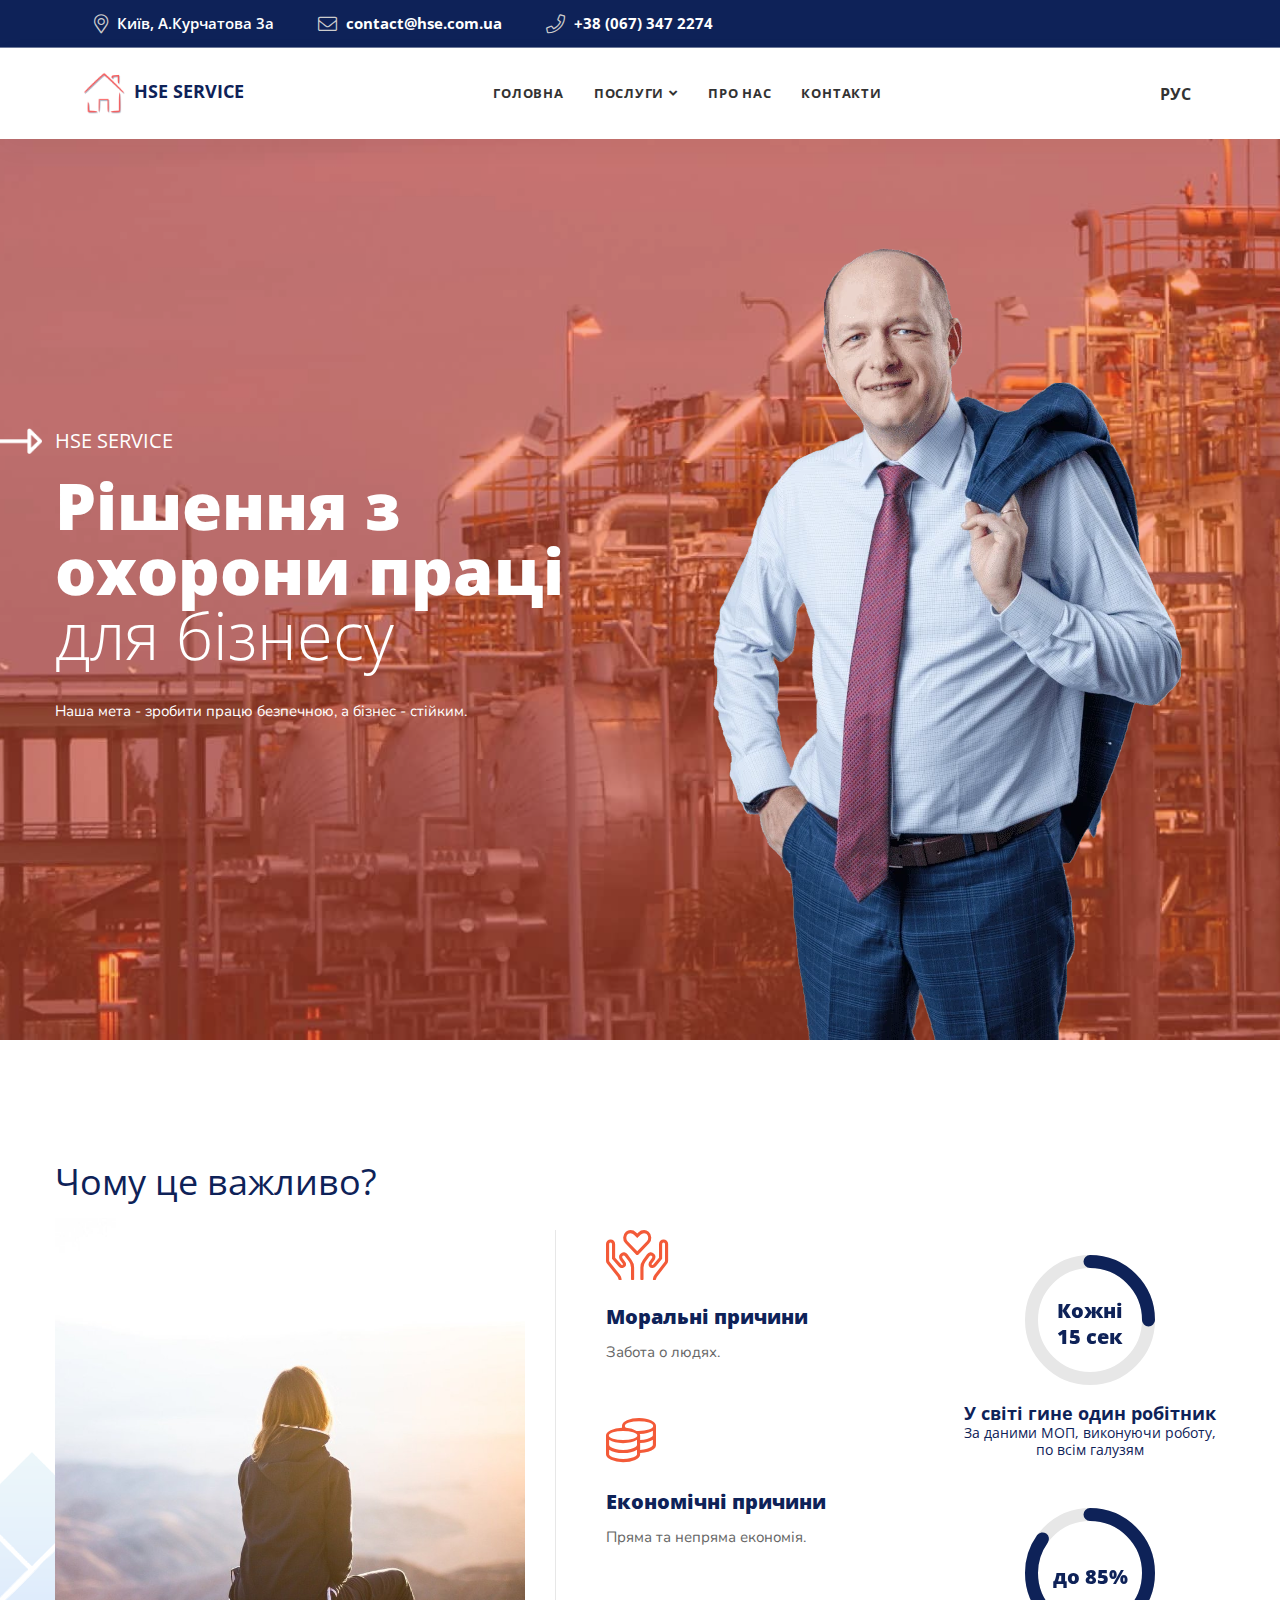
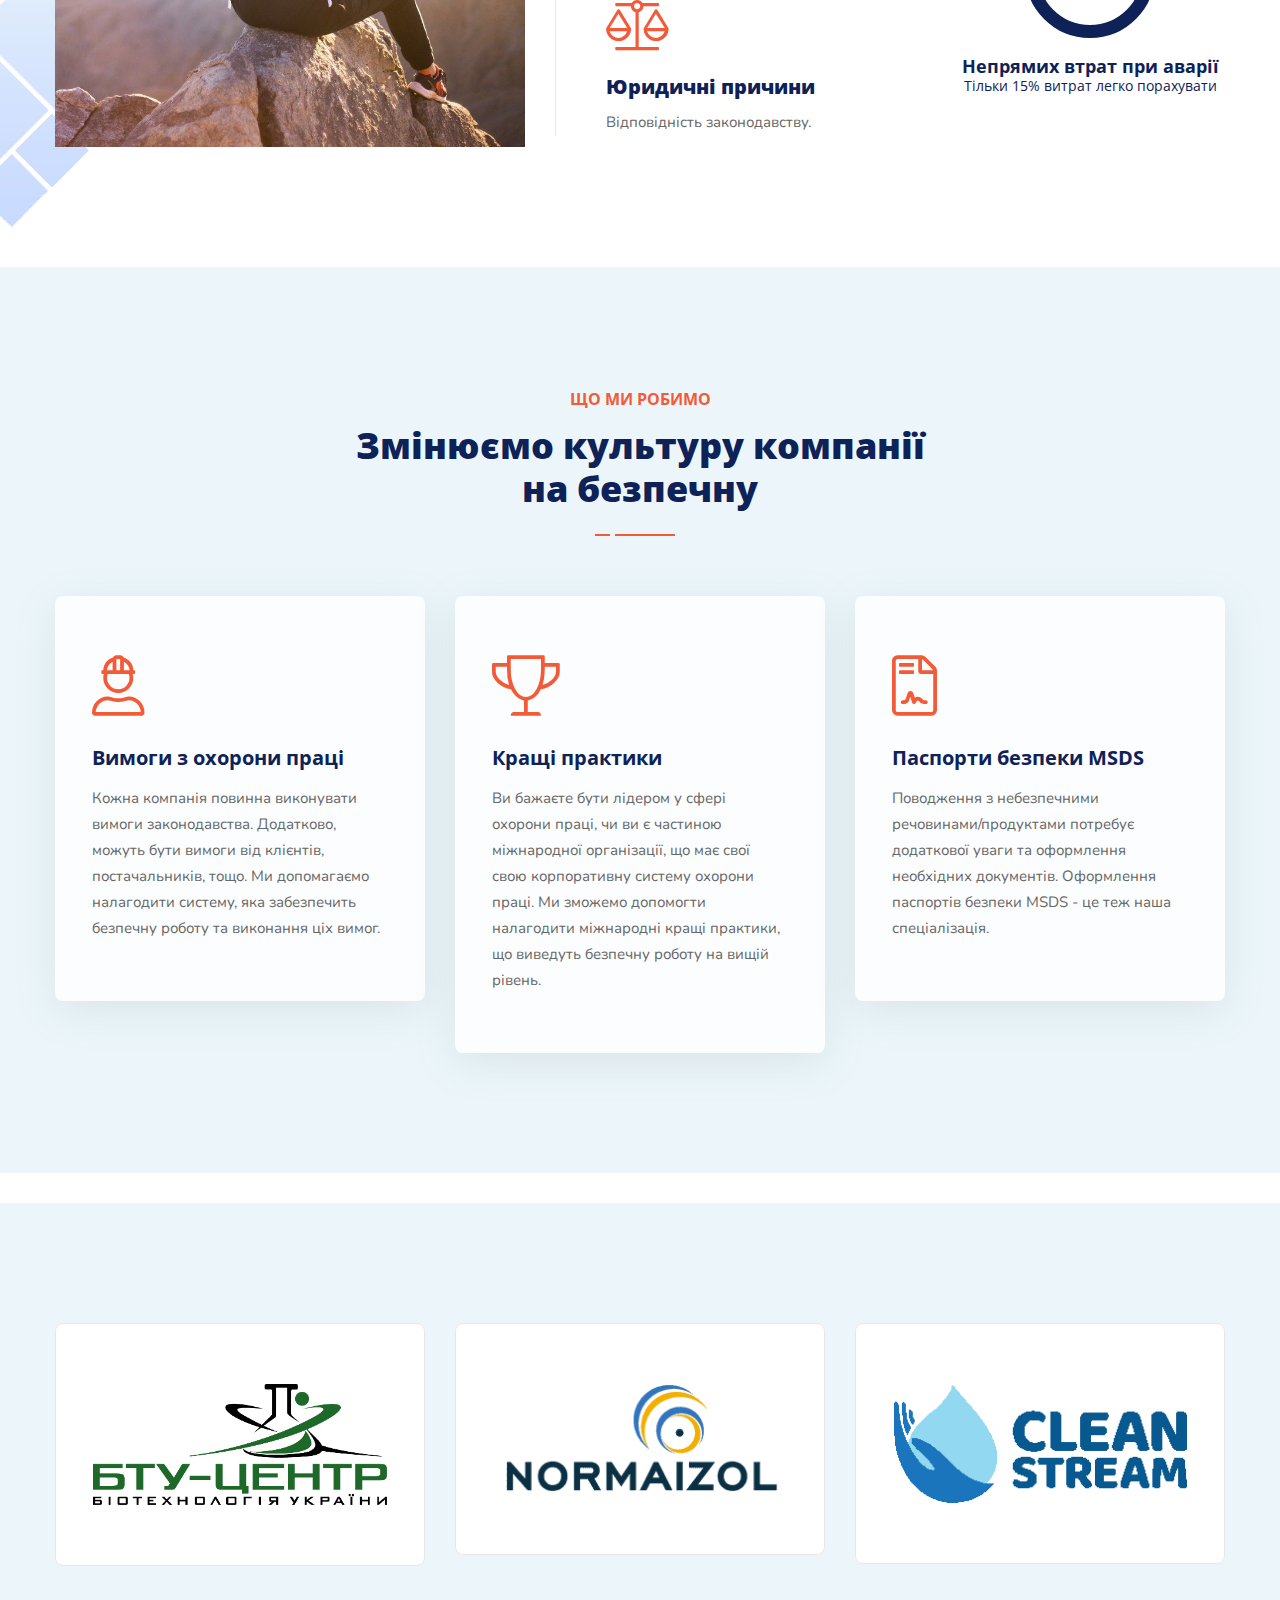
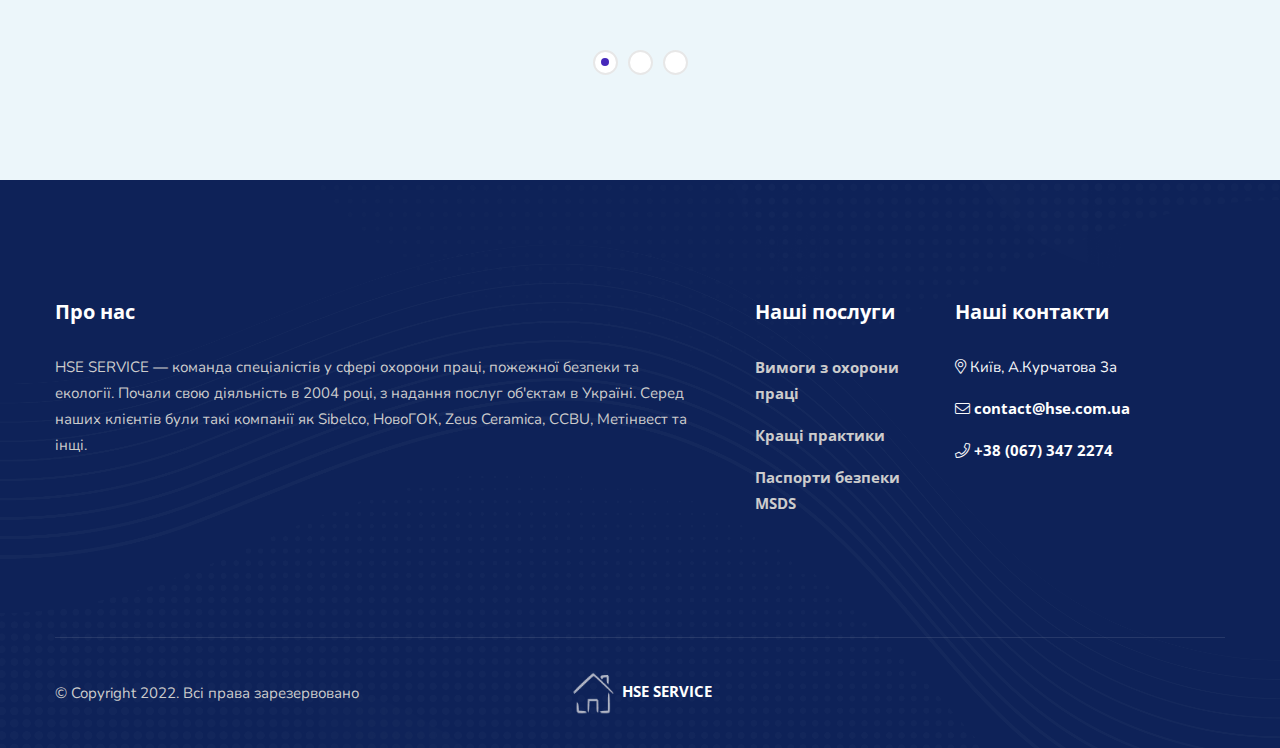
==== index.html @ 728a085c "Initial commit" ====
<!DOCTYPE html>
<html lang="uk">

<head>
    <!-- ========== Meta Tags ========== -->
    <meta charset="utf-8">
    <meta http-equiv="X-UA-Compatible" content="IE=edge">
    <meta name="viewport" content="width=device-width, initial-scale=1">
    <meta name="description" content="HSE SERVICE">

    <!-- ========== Page Title ========== -->
    <title>HSE SERVICE</title>

    <!-- ========== Favicon Icon ========== -->
    <link rel="shortcut icon" href="img/HSEService_logo.png" type="image/x-icon">

    <!-- ========== Start Stylesheet ========== -->
    <link href="css/bootstrap.min.css" rel="stylesheet" />
    <link href="css/font-awesome.min.css" rel="stylesheet" />
    <link href="css/owl.carousel.min.css" rel="stylesheet" />
    <link href="css/owl.theme.default.min.css" rel="stylesheet" />
    <link href="css/animate.css" rel="stylesheet" />
    <link href="css/bootsnav.css" rel="stylesheet" />
    <link href="style.css" rel="stylesheet">
    <link href="css/responsive.css" rel="stylesheet" />

<!--    <link rel="preload" href="style.css" as="style" onload="this.onload=null;this.rel='stylesheet'">-->
<!--    <noscript><link rel="stylesheet" href="style.css"></noscript>-->




    <!-- ========== End Stylesheet ========== -->







</head>

<body>

    <!-- Preloader Start -->
    <div id="site-preloader" class="site-preloader">
        <div class="loader-wrap">
            <div class="ring">
                <span></span>
            </div>
            <h2>HSE SERVICE</h2>
        </div>
    </div>
    <!-- Preloader Ends -->

    <!-- Start Header Top
    ============================================= -->
    <div class="top-bar-area bg-dark text-light">
        <div class="container-full">
            <div class="row align-center">
                <div class="col-lg-7 info-colums text-left">
                    <ul>
                        <li>
                            <i class="fal fa-map-marker-alt"></i>
                            Київ, А.Курчатова 3а
                        </li>
                        <li>
                            <i class="fal fa-envelope"></i>
                            <a href="mailto:contact@hse.com.ua">contact@hse.com.ua</a>
                        </li>
                        <li>
                            <i class="fal fa-phone"></i>
                            <a href="tel:380673472274"> +38 (067) 347 2274</a>
                        </li>
                    </ul>
                </div>
                <div class="col-lg-5 text-right item-flex">
                </div>
            </div>
        </div>
    </div>
    <!-- End Header Top -->

    <!-- Header
    ============================================= -->
    <header id="home">

        <!-- Start Navigation -->
        <nav class="navbar navbar-default navbar-sticky bootsnav">

            <div class="container-full">

                <!-- Start Atribute Navigation -->
                <div class="attr-nav">
                    <ul>
                        <li ><a href="index_ru.html">РУС</a></li>
                    </ul>
                </div>
                <!-- End Atribute Navigation -->

                <!-- Start Header Navigation -->
                <div class="navbar-header">
                    <button type="button" class="navbar-toggle" data-toggle="collapse" data-target="#navbar-menu">
                        <i class="fa fa-bars"></i>
                    </button>
                    <a class="navbar-brand" href="index.html">
                        <img src="img/HSEService_logo.png" class="logo" alt="Logo"> HSE SERVICE
                    </a>
                </div>
                <!-- End Header Navigation -->

                <!-- Collect the nav links, forms, and other content for toggling -->
                <div class="collapse navbar-collapse" id="navbar-menu">
                    <ul class="nav navbar-nav navbar-center" data-in="fadeInDown" data-out="fadeOutUp">
                        <li><a href="index.html" >Головна</a></li>
                        <li class="dropdown">
                            <a href="#" class="dropdown-toggle" data-toggle="dropdown" >Послуги</a>
                            <ul class="dropdown-menu">
                                <li><a href="requirements.html" >Вимоги з охорони праці</a></li>
                                <li><a href="practices.html" >Кращі практики</a></li>
                                <li><a href="msds.html" >Паспорти безпеки MSDS</a></li>
                            </ul>
                        </li>
                        <li><a href="about-us.html" >Про нас</a></li>
                        <li><a href="contact.html">Контакти</a></li>
                    </ul>
                </div><!-- /.navbar-collapse -->
            </div>
        </nav>
        <!-- End Navigation -->

    </header>
    <!-- End Header -->

    <!-- Start Banner
    ============================================= -->
    <div class="banner-area auto-height text-light banner-business bg-cover shadow theme" style="background: url(img/background.jpg);">
        <div class="item">
            <div class="box-table">
                <div class="box-cell">
                    <div class="container">
                        <div class="banner-items">
                            <div class="row align-center">
                                <div class="col-lg-6">
                                    <div class="content">
                                        <h4 class="wow fadeInLeft">HSE SERVICE</h4>
                                        <h2 class="wow fadeInDown" data-wow-delay="500ms"><strong>Рішення з охорони праці</strong> для бізнесу</h2>
                                        <p class="wow fadeInLeft" data-wow-delay="900ms">
                                            Наша мета - зробити працю безпечною, а бізнес - стійким.
                                        </p>

                                    </div>
                                </div>
                                <div class="col-lg-6 thumbs wow fadeInDown">
                                    <img src="img/az.webp" alt="Thumb">
                                </div>
                            </div>
                        </div>
                    </div>
                </div>
            </div>
        </div>
    </div>
    <!-- End Banner -->

    <!-- Start About
    ============================================= -->
    <div class="about-area default-padding">
         <!-- Shape -->
        <div class="fixed-bottom-shape" style="background-image: url(img/shape/19.png);"></div>
        <!-- Shape -->
        <div class="container">
            <h2>Чому це важливо?</h2>
            <div class="about-items">

                <div class="row align-center">
                    <div class="col-lg-5 about-style-four">
                        <div class="thumb-box">
                            <img src="img/important.jpg" alt="Thumb">
                            <div class="shape">
                                <img src="img/shape/6.png" alt="Shape">
                            </div>
                        </div>
                    </div>

                    <div class="col-lg-4 about-style-four">

                        <ul>
                            <li>
                                <i class="fal fa-hands-heart"></i>
                                <h4>Моральні причини</h4>
                                <p>
                                    Забота о людях.
                                </p>
                            </li>
                            <li>
                                <i class="fal fa-coins"></i>
                                <h4>Економічні причини</h4>
                                <p>
                                    Пряма та непряма економія.
                                </p>
                            </li>
                            <li>
                                <i class="fal fa-balance-scale"></i>
                                <h4>Юридичні причини</h4>
                                <p>
                                    Відповідність законодавству.
                                </p>
                            </li>
                        </ul>
                    </div>
                    <div class="col-lg-3 about-style-four">
                        <div class="statistics text-center">
                            <div class="item">
                                <div class="chart" data-percent="25" data-track-color="#e7e7e7" data-bar-color="#0e2258"><span>Кожні<br> 15 сек</span></div>
                                <h5>У світі гине один робітник</h5>
                                <h6>За даними МОП, виконуючи роботу, по всім галузям </h6>
                            </div>
                            <div class="item">
                                <div class="chart" data-percent="85" data-track-color="#e7e7e7" data-bar-color="#0e2258"><span> до 85%</span></div>
                                <h5>Непрямих втрат при аварії</h5>
                                <h6>Тільки 15% витрат легко порахувати</h6>
                            </div>
                        </div>
                    </div>

                </div>
            </div>
        </div>
    </div>
    <!-- End About -->

    <!-- Start Services Area
    ============================================= -->
    <div class=" bg-fixed services-style-four default-padding bottom-less bg-gray" style="background-image: url(img/background_white.jpg);">
        <div class="container">
            <div class="row">
                <div class="col-lg-6 offset-lg-3">
                    <div class="heading-center text-center">
                        <h5>Що ми робимо</h5>
                        <h2>Змінюємо культуру компанії <br> на безпечну</h2>
                    </div>
                </div>
            </div>
        </div>
        <div class="container">
            <div class="row">
                <!-- Single Itme -->
                <div class="services-style-four col-lg-4 col-md-6">
                    <div class="item">
                        <i class="fal fa-user-hard-hat"></i>
                        <h4><a href="requirements.html">Вимоги з охорони праці</a></h4>
                        <p>
                             Кожна компанія повинна виконувати вимоги законодавства. Додатково, можуть бути вимоги від клієнтів, постачальників, тощо.
                            Ми допомагаємо налагодити систему, яка забезпечить безпечну роботу та виконання ціх вимог.
                        </p>
                    </div>
                </div>
                <!-- Single Itme -->
                <!-- Single Itme -->
                <div class="services-style-four col-lg-4 col-md-6">
                    <div class="item">
                        <i class="fal fa-trophy"></i>
                        <h4><a href="practices.html">Кращі практики</a></h4>
                        <p>
                            Ви бажаєте бути лідером у сфері охорони праці, чи ви є частиною міжнародної організації, що має свої свою корпоративну систему охорони праці.
                            Ми зможемо допомогти налагодити міжнародні кращі практики, що виведуть безпечну роботу на вищій рівень.
                        </p>
                    </div>
                </div>
                <!-- Single Itme -->
                <!-- Single Itme -->
                <div class="services-style-four col-lg-4 col-md-6">
                    <div class="item">
                        <i class="fal fa-file-contract"></i>
                        <h4><a href="msds.html">Паспорти безпеки MSDS</a></h4>
                        <p>
                            Поводження з небезпечними речовинами/продуктами потребує додаткової уваги та оформлення необхідних документів.
                            Оформлення паспортів безпеки MSDS - це теж наша спеціалізація.
                        </p>
                    </div>
                </div>
            </div>
        </div>
    </div>
    <!-- End Services us -->

    <!-- Star Services
    ============================================= -->
    <div class="services-content-area text-center carousel-shadow bg-gray default-padding">
        <div class="container">
            <div class="services-content-box services-stage-carousel owl-carousel owl-theme">
                <!-- Signle item -->
                <div class="item">
                    <div class="icon">
                        <img src="img/btu-center_logo-min.png">
                    </div>
                </div>
                <div class="item">
                    <div class="icon">
                        <img src="img/normaizol-logo.png">
                    </div>
                </div>
                <div class="item">
                    <div class="icon">
                        <img src="img/logo_clean_stream.png">
                    </div>
                </div>
                <div class="item">
                    <div style="height: 150px; width: 150px; margin-left: auto;  margin-right: auto;  display: block;" class="icon">
                        <img  src="img/kzmo-logo.png">
                    </div>
                </div>
                <div  class="item">
                    <div style="height: 150px; width: 150px; margin-left: auto;  margin-right: auto;  display: block;" class="icon">
                        <img  src="img/ekomet-plyus-logo.jpg">
                    </div>
                </div>
                <div  class="item">
                    <div  class="icon">
                        <img  src="img/tera-tarsa.png">
                    </div>
                </div>
                <div  class="item">
                    <div  class="icon">
                        <img  src="img/dzbm-logo.png">
                    </div>
                </div>
                <div  class="item">
                    <div  class="icon">
                        <img  src="img/ubc_logo.png">
                    </div>
                </div>
            </div>
        </div>
    </div>
    <!-- End Services -->

   <!-- Star Footer
    ============================================= -->
    <footer class="bg-dark text-light">
        <div class="container">
            <div class="f-items default-padding">
                <div class="row">
                    <div class="col-lg-7 col-md-6 item">
                        <div class="f-item about">
                            <h4 class="widget-title">Про нас</h4>
                            <p>
                                HSE SERVICE — команда спеціалістів у сфері охорони праці, пожежної безпеки та екології.
                                Почали свою діяльність в 2004 році, з надання послуг об'єктам в Україні.
                                Серед наших клієнтів були такі компанії як Sibelco, НовоГОК, Zeus Ceramica, CCBU, Метінвест та інщі.
                            </p>
                        </div>
                    </div>
                    <div class="col-lg-2 col-md-6 item">
                        <div class="f-item link">
                            <h4 class="widget-title">Наші послуги</h4>
                            <ul>
                                <li>
                                    <a href="requirements.html">Вимоги з охорони праці</a>
                                </li>
                                <li>
                                    <a href="practices.html">Кращі практики</a>
                                </li>
                                <li>
                                    <a href="msds.html">Паспорти безпеки MSDS</a>
                                </li>
                            </ul>
                        </div>
                    </div>
                    <div class="col-lg-3 col-md-6 item">
                        <div class="f-item contact">
                            <h4 class="widget-title">Наші контакти</h4>
                            <div class="address">
                                <ul>
                                    <li>
                                        <i class="fal fa-map-marker-alt"></i>
                                         Київ, А.Курчатова 3а
                                    </li>
                                    <li>
                                        <i class="fal fa-envelope"></i>
                                        <a href="mailto:contact@hse.com.ua"> contact@hse.com.ua</a>
                                    </li>
                                    <li>
                                        <i class="fal fa-phone"></i>
                                        <a href="tel:380673472274"> +38 (067) 347 2274</a>
                                    </li>
                                </ul>
                            </div>
                        </div>
                    </div>
                </div>
            </div>
            <div class="footer-bottom">
                <div class="row align-center">
                    <div class="col-lg-4">
                        <p>&copy; Copyright 2022. Всі права зарезервовано</p>
                    </div>
                    <div class="col-lg-4 text-center logo">
                        <a href="#"><img src="img/HSEService_white_logo.png" alt="Logo"> HSE SERVICE</a>
                    </div>
                </div>
            </div>
        </div>
    </footer>
    <!-- End Footer-->

    <!-- jQuery Frameworks
    ============================================= -->
    <script src="js/jquery-3.6.0.min.js"></script>
    <script src="js/bootstrap.min.js"></script>
    <script src="js/jquery.appear.js"></script>
    <script src="js/jquery.magnific-popup.min.js"></script>
    <script src="js/owl.carousel.min.js"></script>
    <script src="js/wow.min.js"></script>
    <script src="js/imagesloaded.pkgd.min.js"></script>
    <script src="js/count-to.js"></script>
    <script src="js/YTPlayer.min.js"></script>
    <script src="js/bootsnav.js"></script>
    <script src="js/easy-pie-chart.js"></script>
    <script src="js/pie-chart-active.js"></script>
    <script src="js/main.js"></script>

</body>
</html>
---- css/bootsnav.css ----
/* Navbar Bootstrap */

@media (min-width: 768px) {
  .nav-box .container,
  .nav-box .container-lg,
  .nav-box .container-md,
  .nav-box .container-sm,
  .nav-box .container-xl {
    max-width: 720px;
    width: 720px;
  }
}

@media (min-width: 992px) {
  .nav-box .container,
  .nav-box .container-lg,
  .nav-box .container-md,
  .nav-box .container-sm,
  .nav-box .container-xl {
    max-width: 960px;
    width: 960px;
  }
}

@media (min-width: 1200px) {
  .nav-box .container,
  .nav-box .container-lg,
  .nav-box .container-md,
  .nav-box .container-sm,
  .nav-box .container-xl {
    max-width: 1140px;
    width: 1140px;
  }
}

.navbar .container,
.navbar .container-fluid,
.navbar .container-lg,
.navbar .container-md,
.navbar .container-sm,
.navbar .container-xl {
  display: block;
}

@media (min-width: 768px) {
  .navbar .navbar-right .dropdown-menu {
    right: 0;
    left: auto;
  }

  .navbar .navbar-right .dropdown-menu-left {
    right: auto;
    left: 0;
  }
}

.navbar {
  display: block;
  position: relative;
  min-height: 50px;
  margin-bottom: 20px;
  border: 1px solid transparent;
  padding: 0;
}

.navbar-nav .dropdown-menu {
  position: absolute;
  top: 100%;
  left: 0;
  z-index: 1000;
  display: none;
  float: left;
  min-width: 160px;
  padding: 5px 0;
  margin-top: 0;
  font-size: 14px;
  text-align: left;
  list-style: none;
  background-color: #fff;
  -webkit-background-clip: padding-box;
  background-clip: padding-box;
  border: 1px solid #ccc;
  border: 1px solid rgba(0, 0, 0, 0.15);
  border-radius: 4px;
  -webkit-box-shadow: 0 6px 12px rgba(0, 0, 0, 0.175);
  box-shadow: 0 6px 12px rgba(0, 0, 0, 0.175);
}

.navbar .navbar-collapse.collapse {
  display: block !important;
  height: auto !important;
  padding-bottom: 0;
  overflow: visible !important;
  flex: inherit;
}

.dropdown-toggle::after {
  display: inline;
  margin: 0;
  border: none;
  vertical-align: inherit;
}

.nav {
  padding-left: 0;
  margin-bottom: 0;
  list-style: none;
  display: block;
}

.nav > li {
  position: relative;
  display: block;
}

.nav > li > a {
  position: relative;
  display: block;
  padding: 10px 15px;
}

.nav > li > a:hover,
.nav > li > a:focus {
  text-decoration: none;
  background-color: #eee;
}

.nav > li.disabled > a {
  color: #777;
}

.nav > li.disabled > a:hover,
.nav > li.disabled > a:focus {
  color: #777;
  text-decoration: none;
  cursor: not-allowed;
  background-color: transparent;
}

.nav .open > a,
.nav .open > a:hover,
.nav .open > a:focus {
  background-color: #eee;
  border-color: #337ab7;
}

.nav .nav-divider {
  height: 1px;
  margin: 9px 0;
  overflow: hidden;
  background-color: #e5e5e5;
}

.nav > li > a > img {
  max-width: none;
}

.nav-tabs .dropdown-menu {
  margin-top: -1px;
  border-top-left-radius: 0;
  border-top-right-radius: 0;
}

.navbar {
  position: relative;
  min-height: 50px;
  margin-bottom: 20px;
  border: 1px solid transparent;
}

@media (min-width: 768px) {
  .navbar {
    border-radius: 4px;
  }
}

@media (min-width: 768px) {
  .navbar-header {
    float: left;
  }
}

.navbar-brand {
  float: left;
  height: 50px;
  padding: 15px 15px;
  font-size: 18px;
  line-height: 20px;
}

.navbar-brand:hover,
.navbar-brand:focus {
  text-decoration: none;
}

.navbar-brand > img {
  display: block;
}

@media (min-width: 768px) {
  .navbar > .container .navbar-brand,
  .navbar > .container-fluid .navbar-brand {
    margin-left: -15px;
  }
}

.navbar-toggle {
  position: relative;
  float: right;
  padding: 9px 10px;
  margin-top: 8px;
  margin-right: 15px;
  margin-bottom: 8px;
  background-color: transparent;
  background-image: none;
  border: 1px solid transparent;
  border-radius: 4px;
}

.navbar-toggle:focus {
  outline: 0;
}

.navbar-toggle .icon-bar {
  display: block;
  width: 22px;
  height: 2px;
  border-radius: 1px;
}

.navbar-toggle .icon-bar + .icon-bar {
  margin-top: 4px;
}

@media (min-width: 768px) {
  .navbar-toggle {
    display: none;
  }
}

.navbar-nav {
  margin: 7.5px -15px;
}

.navbar-nav > li > a {
  padding-top: 10px;
  padding-bottom: 10px;
  line-height: 20px;
}

@media (max-width: 767px) {
  .navbar-nav .open .dropdown-menu {
    position: static;
    float: none;
    width: auto;
    margin-top: 0;
    background-color: transparent;
    border: 0;
    -webkit-box-shadow: none;
    box-shadow: none;
  }

  .navbar-nav .open .dropdown-menu > li > a,
  .navbar-nav .open .dropdown-menu .dropdown-header {
    padding: 5px 15px 5px 25px;
  }

  .navbar-nav .open .dropdown-menu > li > a {
    line-height: 20px;
  }

  .navbar-nav .open .dropdown-menu > li > a:hover,
  .navbar-nav .open .dropdown-menu > li > a:focus {
    background-image: none;
  }
}

@media (min-width: 768px) {
  .navbar-nav {
    float: left;
    margin: 0;
  }

  .navbar-nav > li {
    float: left;
  }

  .navbar-nav > li > a {
    padding-top: 15px;
    padding-bottom: 15px;
  }
}

@media (min-width: 768px) {
  .navbar-left {
    float: left !important;
  }

  .navbar-right {
    float: right !important;
    margin-right: -15px;
  }

  .navbar-right ~ .navbar-right {
    margin-right: 0;
  }
}

.dropup .dropdown-menu,
.navbar-fixed-bottom .dropdown .dropdown-menu {
  top: auto;
  bottom: 100%;
  margin-bottom: 2px;
}

.nav:before,
.nav:after,
.navbar:before,
.navbar:after,
.navbar-header:before,
.navbar-header:after,
.navbar-collapse:before,
.navbar-collapse:after {
  display: table;
  content: " ";
}

.nav:after,
.navbar:after,
.navbar-header:after,
.navbar-collapse:after {
  clear: both;
}

/* * Navbar Main Css * v1.0 */
nav.bootsnav .dropdown.megamenu-fw {
  position: static;
}

nav.bootsnav .container {
  position: relative;
}

nav.bootsnav .megamenu-fw .dropdown-menu {
  left: auto;
}

nav.bootsnav .megamenu-content {
  padding: 15px;
  width: 100% !important;
}

nav.bootsnav .megamenu-content .title {
  color: #333333;
  font-weight: 600;
  margin-top: 0;
  text-transform: uppercase;
  margin-bottom: 10px;
  font-size: 14px;
}

nav.bootsnav .dropdown.megamenu-fw .dropdown-menu {
  left: 0;
  right: 0;
}

.navbar .side .widget > a {
  border-radius: 30px;
}

.navbar-collapse {
  padding: 0;
}

nav.navbar .quote-btn a {
  color: #0e2258;
  display: inline-block;
  font-size: 12px;
  font-weight: 600;
  border: 2px solid #f35a38;
  text-transform: uppercase;
  top: -2px;
  letter-spacing: 0.6px;
}

nav.navbar .quote-btn {
  margin-top: -4px;
}

/* Navbar Default */
nav.navbar .navbar-brand {
  height: auto !important;
}

nav.navbar.bootsnav.logo-less .navbar-brand {
  display: none;
}

nav.navbar.navbar-default.logo-less .navbar-collapse {
  margin-left: -15px;
}

.navbar-default.navbar.navbar-sidebar.bg-dark .social-share {
  padding: 0 30px;
}

nav.bootsnav.navbar-sidebar.bg-dark ul.nav li.dropdown ul.dropdown-menu li a,
nav.bootsnav.navbar-sidebar.bg-dark ul.nav li.dropdown a,
nav.bootsnav.navbar-sidebar.bg-dark ul.nav li.dropdown h6 {
  color: #cccccc;
}

.attr-nav ul.cart-list li.total a {
  background: #f35a38 none repeat scroll 0 0;
  display: block;
  font-weight: 600 !important;
  padding: 12px 15px;
  color: #ffffff !important;
}

.attr-nav ul.cart-list li.total a:hover {
  background: #f35a38 none repeat scroll 0 0 !important;
  color: #ffffff !important;
}

.attr-nav.circle-item > ul > li > a {
    padding: 0 !important;
    height: 40px;
    width: 40px;
    line-height: 40px;
    background: #f7f7f7;
    text-align: center;
    font-weight: 300;
    border-radius: 50%;
    margin-left: 15px;
}

.attr-nav.circle-item > ul > li > a i {
    font-weight: 400;
}

nav.navbar.bootsnav {
  background-color: #fff;
  border-radius: 0;
  border: none;
  box-shadow: 0 8px 25px 0 rgba(0, 0, 0, 0.04);
  -moz-box-shadow: 0 8px 25px 0 rgba(0, 0, 0, 0.04);
  -webkit-box-shadow: 0 8px 25px 0 rgba(0, 0, 0, 0.04);
  -o-box-shadow: 0 8px 25px 0 rgba(0, 0, 0, 0.04);
  margin: 0;
}

nav.bg-dark.navbar.bootsnav {
  background-color: #1c1c1c;
  border: medium none !important;
  margin: 0;
}

nav.navbar.bootsnav ul.nav > li > a {
  color: #333333;
  background-color: transparent !important;
  text-transform: uppercase;
  font-weight: 700;
  font-size: 14px;
}

nav.navbar.bootsnav.bg-dark ul.nav > li > a {
  color: #ffffff;
}

nav.navbar.bootsnav ul.nav li.megamenu-fw > a:hover,
nav.navbar.bootsnav ul.nav li.megamenu-fw > a:focus,
nav.navbar.bootsnav ul.nav li.active > a:hover,
nav.navbar.bootsnav ul.nav li.active > a:focus,
nav.navbar.bootsnav ul.nav li.active > a {
  background-color: transparent;
}

nav.navbar.bootsnav .navbar-toggle {
  background-color: transparent !important;
  border: none;
  padding: 0;
  font-size: 18px;
  position: relative;
  top: 15px;
  color: #232323;
}

nav.navbar.bootsnav ul.nav .dropdown-menu .dropdown-menu {
  top: 0;
  left: 100%;
}

nav.navbar.bootsnav ul.nav ul.dropdown-menu > li > a {
  white-space: normal;
}

ul.menu-col {
  padding: 0;
  margin: 0;
  list-style: none;
}

ul.menu-col li a {
  color: #333333;
}

ul.menu-col li a:hover,
ul.menu-col li a:focus {
  text-decoration: none;
}

#navbar-menu {
  -webkit-animation-duration: 0.3s;
  animation-duration: 0.3s;
}

nav.bootsnav.navbar-full {
  padding-bottom: 10px;
  padding-top: 10px;
}

nav.bootsnav.navbar-full .navbar-header {
  display: block;
  width: 100%;
}

nav.bootsnav.navbar-full .navbar-toggle {
  display: inline-block;
  margin-right: 0;
  position: relative;
  top: 20px;
  font-size: 24px;
  -webkit-transition: all 1s ease-in-out;
  -moz-transition: all 1s ease-in-out;
  -o-transition: all 1s ease-in-out;
  -ms-transition: all 1s ease-in-out;
  transition: all 1s ease-in-out;
}

nav.bootsnav.navbar-full .navbar-collapse {
  position: fixed;
  width: 100%;
  height: 100% !important;
  top: 0;
  left: 0;
  padding: 0;
  display: none !important;
  z-index: 9;
}

nav.bootsnav.navbar-full .navbar-collapse.in,
nav.bootsnav.navbar-full .navbar-collapse.show {
  display: block !important;
}

nav.bootsnav.navbar-full .navbar-collapse .nav-full {
  overflow: auto;
}

nav.bootsnav.navbar-full .navbar-collapse .wrap-full-menu {
  display: table-cell;
  vertical-align: middle;
  background-color: #fff;
  overflow: auto;
}

nav.bootsnav.navbar-full .navbar-collapse .nav-full::-webkit-scrollbar {
  width: 0;
}

nav.bootsnav.navbar-full .navbar-collapse .nav-full::-moz-scrollbar {
  width: 0;
}

nav.bootsnav.navbar-full .navbar-collapse .nav-full::-ms-scrollbar {
  width: 0;
}

nav.bootsnav.navbar-full .navbar-collapse .nav-full::-o-scrollbar {
  width: 0;
}

nav.bootsnav.navbar-full .navbar-collapse ul.nav {
  display: block;
  width: 100%;
  overflow: auto;
}

nav.bootsnav.navbar-full .navbar-collapse ul.nav a:hover,
nav.bootsnav.navbar-full .navbar-collapse ul.nav a:focus,
nav.bootsnav.navbar-full .navbar-collapse ul.nav a {
  background-color: transparent;
}

nav.bootsnav.navbar-full .navbar-collapse ul.nav > li {
  float: none;
  display: block;
  text-align: center;
}

nav.bootsnav.navbar-full .navbar-collapse ul.nav > li > a {
  display: table;
  margin: auto;
  text-transform: uppercase;
  font-weight: bold;
  letter-spacing: normal;
  font-size: 14px;
  padding: 15px 15px;
}

nav.navbar.bootsnav li.dropdown ul.dropdown-menu > li > a .badge {
  padding: 3px 10px;
  font-weight: 600;
  margin-left: 4px;
  background: #0a1015;
  color: #ffffff;
  border-radius: 5px;
}

nav.bootsnav.navbar-full .navbar-collapse ul.nav > li > a:hover {
  letter-spacing: 7px;
}

nav.bootsnav.navbar-full
  .navbar-collapse
  ul.nav
  > li.close-full-menu
  > a:hover {
  letter-spacing: normal;
}

li.close-full-menu > a {
  padding-top: 0px !important;
  padding-bottom: 0px !important;
}

li.close-full-menu > a i {
  font-size: 32px;
}

li.close-full-menu {
  padding-top: 30px !important;
  padding-bottom: 30px !important;
}

.attr-nav {
  display: inline-block;
  float: right;
  margin-left: 50px;
}

nav.navbar.attr-border .attr-nav {
  margin-left: 30px;
  padding-left: 15px;
  min-height: 90px;
}

.bootsnav .side .widget.social li.facebook a {
  background: #3b5998 none repeat scroll 0 0;
}

.bootsnav .side .widget.social li.twitter a {
  background: #1da1f2 none repeat scroll 0 0;
}

.bootsnav .side .widget.social li.pinterest a {
  background: #bd081c none repeat scroll 0 0;
}

.bootsnav .side .widget.social li.g-plus a {
  background: #db4437 none repeat scroll 0 0;
}

.bootsnav .side .widget.social li.linkedin a {
  background: #0077b5 none repeat scroll 0 0;
}

.bootsnav .side .widget.social li.dribbble a {
  background: #ea4c89 none repeat scroll 0 0;
}

nav.navbar.attr-border.bootsnav.sticked .attr-nav {
  min-height: 80px;
}

.attr-nav > ul {
  padding: 0;
  margin: 0 0 -17px 0;
  list-style: none;
  display: flex;
  align-items: center;
}

nav.navbar.attr-border .attr-nav {
  margin-left: 15px;
  min-height: 90px;
  padding-left: 10px;
  position: relative;
  z-index: 1;
}

nav.navbar.attr-border .attr-nav::before {
  background: #999999 none repeat scroll 0 0;
  content: "";
  height: 26px;
  left: 0;
  margin-top: -13px;
  position: absolute;
  top: 50%;
  width: 1px;
}

.attr-nav > ul > li.menu > a {
  font-size: 14px;
  text-transform: uppercase;
}

.attr-nav > ul > li.menu > a i {
  margin-right: 5px;
}

.blue .attr-nav > ul > li.menu > a {
  color: #ffffff;
  display: inline-block;
  padding: 12px 30px !important;
  background: linear-gradient(90deg,rgba(70, 40, 186, 1) 32%,rgba(8, 113, 255, 1) 100%);
  border-radius: 30px;
}

.attr-nav > ul li.dropdown ul.dropdown-menu {
  margin-top: 0;
}

.attr-nav > ul > li {
  float: left;
  display: block;
}

.attr-nav > ul > li > a {
  color: #333333;
  display: block;
  padding: 32px 0 !important;
  position: relative;
}

.attr-nav > a {
  margin-top: 25px;
}

.attr-nav > ul > li > a span.badge {
  background-color: #f35a38;
  color: #ffffff;
  height: 20px;
  line-height: 20px;
  margin-top: -5px;
  padding: 0;
  position: absolute;
  right: 0;
  text-align: center;
  top: 0;
  width: 20px;
}

.navbar .attr-nav.multi-item {
  display: flex;
  align-items: center;
}

.navbar .attr-nav .side-menu {
  position: relative;
  float: right;
  width: 40px;
  height: 100%;
  margin-left: 16px;
  padding: 38px 0;
}

.navbar .attr-nav .side-menu span {
  position: absolute;
  right: 0;
  top: 0;
  content: "";
  height: 2px;
  width: 40px;
  background: #0e2258;
  transition: all 0.35s ease-in-out;
}

.navbar .attr-nav .side-menu a:hover span {
  width: 30px;
}

.navbar .attr-nav .side-menu span:nth-child(2) {
  top: 8px;
  width: 35px;
}

.navbar .attr-nav .side-menu a:hover span:nth-child(2) {
  width: 35px;
}

.navbar .attr-nav .side-menu span:nth-child(3) {
  top: 16px;
  width: 30px;
}

.navbar .attr-nav .side-menu a:hover span:nth-child(3) {
  width: 40px;
}

.navbar.white.navbar-transparent .attr-nav .side-menu span,
.navbar.white.no-background .attr-nav .side-menu span {
  background: #ffffff;
}

.color-yellow .attr-nav > ul > li > a span.badge {
  background-color: #ff9800;
}

.attr-nav > ul > li.dropdown ul.dropdown-menu {
  -moz-border-radius: 0px;
  -webkit-border-radius: 0px;
  -o-border-radius: 0px;
  border-radius: 0px;
  -moz-box-shadow: 0px 0px 0px;
  -webkit-box-shadow: 0px 0px 0px;
  -o-box-shadow: 0px 0px 0px;
  box-shadow: 0px 0px 0px;
  border: solid 1px #e0e0e0;
}

ul.cart-list {
  padding: 0 !important;
  width: 250px !important;
}

ul.cart-list > li {
  position: relative;
  border-bottom: solid 1px #efefef;
  padding: 20px;
  display: flex;
}

ul.cart-list > li > .thumb {
  padding: 0 !important;
  margin-right: 15px;
  float: left;
  display: block;
  width: 50px;
  min-width: 50px;
  height: 50px;
  left: 15px;
  top: 15px;
}

ul.cart-list > li .content h6 {
    margin-bottom: 5px;
}

ul.cart-list > li .content a {
    padding: 0 !important;
    font-weight: 500 !important;
}

ul.cart-list > li .content p {
    margin: 0;
    font-size: 14px;
}

ul.cart-list > li .content p span {
    color: #f35a38;
}

ul.cart-list > li > h6 {
  margin: 0;
  font-size: 14px;
}

ul.cart-list > li > h6 > a.photo {
  padding: 0 !important;
  display: block;
}

ul.cart-list > li > p {
  margin-bottom: 0;
}

ul.cart-list > li.total {
    background-color: #f5f5f5;
    padding-bottom: 15px !important;
    font-family: "Open Sans", sans-serif;
    display: block;
}

ul.cart-list > li.total > .btn {
  display: inline-block;
  border: none !important;
  height: auto !important;
}

ul.cart-list > li .price {
  font-family: "Open Sans", sans-serif;
  font-weight: bold;
}

ul.cart-list > li .price:hover {
  box-shadow: inherit;
}


ul.cart-list > li.total span {
    display: flex;
    align-items: center;
    justify-content: space-between;
    margin-bottom: 15px;
    font-weight: 500;
}

ul.cart-list > li.total span strong {
    color: #f35a38;
    font-size: 20px;
}

.attr-nav ul.cart-list li.total a {
    margin-top: 10px;
    text-align: center !important;
}

nav.navbar .attr-nav ul.cart-list > li.total > .btn {
    border: 2px solid #f35a38 !important;
}

nav.navbar.bootsnav li.dropdown ul.dropdown-menu.cart-list {
  min-width: 300px;
}

nav.navbar .attr-nav ul.cart-list > li.total > .btn.border {
    background: transparent;
    border: 2px solid #232323 !important;
    color: #232323 !important;
    margin-top: 15px;
}

nav.navbar .attr-nav ul.cart-list > li.total > .btn.border:hover {
  color: #ffffff !important;
  background: #232323 !important;
}

.top-search {
  background-color: #111d30;
  padding: 10px 0;
  display: none;
}
.top-search input.form-control {
  background-color: transparent;
  border: none;
  -moz-box-shadow: 0px 0px 0px;
  -webkit-box-shadow: 0px 0px 0px;
  -o-box-shadow: 0px 0px 0px;
  box-shadow: 0px 0px 0px;
  color: #fff;
  height: 40px;
  padding: 0 15px;
  border: none !important;
}

.top-search input.form-control::-webkit-input-placeholder {
  /* Chrome/Opera/Safari */
  color: #ffffff !important;
}
.top-search input.form-control::-moz-placeholder {
  /* Firefox 19+ */
  color: #ffffff !important;
}
.top-search input.form-control:-ms-input-placeholder {
  /* IE 10+ */
  color: #ffffff !important;
}
.top-search input.form-control:-moz-placeholder {
  /* Firefox 18- */
  color: #ffffff !important;
}

.top-search .input-group-addon {
  background-color: transparent;
  border: none;
  color: #fff;
  padding-left: 0;
  padding-right: 0;
  padding: 12px 0;
}

.top-search .input-group-addon.close-search {
  cursor: pointer;
}

.navbar .attr-nav a.button {
  display: inline-block;
  position: relative;
  z-index: 1;
  padding: 11px 30px;
  box-shadow: 0 10px 30px 0 rgb(44 130 237 / 40%);
  color: #ffffff;
  font-size: 13px;
  font-weight: 900;
  margin: 20px 0;
  border-radius: 30px;
  text-transform: uppercase;
}

.navbar .attr-nav a.button::after {
  position: absolute;
  left: 0;
  top: 0;
  content: "";
  height: 100%;
  width: 100%;
  background: linear-gradient(to left, #4ac4f3, #00ffe7, #4ac4f3);
  z-index: -1;
  background-size: 200% auto;
  border-radius: 30px;
  transition: all 0.35s ease-in-out;
}

.navbar .attr-nav a.button:hover::after,
.btn.btn-gradient:active {
  background-position: -100% 0;
}

body {
  -webkit-transition: all 0.3s ease-in-out;
  -moz-transition: all 0.3s ease-in-out;
  -o-transition: all 0.3s ease-in-out;
  -ms-transition: all 0.3s ease-in-out;
  transition: all 0.3s ease-in-out;
}

.side {
  position: fixed;
  overflow-y: auto;
  top: 0;
  right: -500px;
  width: 500px;
  padding: 50px;
  padding-top: 120px;
  height: 100%;
  display: block;
  background-color: #ffffff;
  -webkit-transition: all 0.3s ease-in-out;
  -moz-transition: all 0.3s ease-in-out;
  -o-transition: all 0.3s ease-in-out;
  -ms-transition: all 0.3s ease-in-out;
  transition: all 0.3s ease-in-out;
  z-index: 9;
  box-shadow: 0 15px 40px -5px rgba(0, 0, 0, 0.1);
}

.side.on {
  right: -16px;
}

.body-overlay {
  background: rgba(0, 0, 0, 0.65) none repeat scroll 0 0;
  bottom: 0;
  height: 0;
  left: 0;
  opacity: 0;
  position: fixed;
  right: 0;
  transition: opacity 0.4s ease 0.8s, height 0s ease 1.2s;
  z-index: 490;
}

body.on-side .body-overlay {
  height: 100%;
  transition: height 0s ease 0s, opacity 0.4s ease 0s;
}

body.on-side .body-overlay {
  opacity: 1;
  top: 0;
}

.side .close-side {
  border-radius: 50%;
  color: #0e2258;
  float: right;
  font-size: 30px;
  font-weight: 400;
  height: 40px;
  line-height: 38px;
  position: relative;
  text-align: center;
  top: -85px;
  width: 40px;
  z-index: 2;
}

.color-yellow .side .close-side {
  color: #ff9800;
}

.side.barber .close-side {
  border-color: #bc9355;
  color: #bc9355;
}

.navbar .side .widget.social li {
  display: inline-block;
}

.navbar .side .widget li a {
  color: #0e2258;
}

.navbar .side .widget li a:hover {
  color: #f35a38;
}

nav.navbar.bootsnav ul.nav > li.dropdown > a.dropdown-toggle:hover::after {
  content: "\f106";
}

nav.navbar.bootsnav ul.nav > li.dropdown > a.dropdown-toggle::after {
  content: "\f107";
  font-family: "Font Awesome 5 Pro";
  margin-left: 5px;
  margin-top: 2px;
  border: none;
  font-weight: 900;
  transition: all 0.35s ease-in-out;
}

.navbar .side .widget.social li a {
  color: #0a1015;
  display: inline-block;
  font-weight: 600;
  height: 45px;
  line-height: 45px;
  margin-right: 5px;
  margin-top: 5px;
  padding: 0;
  text-align: center;
  width: 45px;
  border-radius: 50%;
  border: 1px solid #e7e7e7;
}

.navbar .side .widget.social li a:hover {
  background: #0a1015 none repeat scroll 0 0;
  color: #ffffff;
  border-color: #0a1015;
}

.navbar.color-yellow .side .widget.social li a:hover {
  background: #ff9800 none repeat scroll 0 0;
}

.navbar .side .widget li {
  display: block;
  font-family: "Open Sans", sans-serif;
  font-size: 15px;
  margin-bottom: 15px;
}

.navbar .side .widget.opening-hours li {
  border-bottom: 1px solid #e7e7e7;
  font-size: 14px;
  font-weight: 600;
  margin-bottom: 10px;
  padding-bottom: 10px;
  text-transform: uppercase;
}

.navbar .side .widget.opening-hours li:last-child {
  border: medium none;
  margin: 0;
  padding: 0;
}

.navbar .side .widget li span {
  float: right;
}

.navbar .side.barber .widget li i {
  background: #bc9355 none repeat scroll 0 0;
}

.bootsnav .side .widget.search input {
  border: 1px solid #e7e7e7;
  box-shadow: inherit;
  width: 100%;
}

.navbar .side .widget li:last-child {
  margin: 0;
}

.navbar .side .widget h4 {
  display: block;
  font-weight: 900;
  position: relative;
  text-transform: capitalize;
  z-index: 1;
}

.side .widget.address ul li {
  display: flex;
  margin-bottom: 15px;
}

.side .widget.address ul li:last-child {
  margin-bottom: 0;
}

.side .widget.address ul li i {
  display: inline-block;
  font-size: 30px;
  margin-right: 15px;
  color: #f35a38;
}

.side .widget.address ul li p {
  text-transform: uppercase;
  font-weight: 900;
  margin-bottom: 0;
  color: #0e2258;
  font-family: "Open Sans", sans-serif;
}

.side .widget.address ul li strong {
  font-weight: 400;
}

.side .widget.newsletter form {
  position: relative;
  z-index: 1;
  width: 100%;
}

.side .widget.newsletter form .input-group.stylish-input-group {
  position: relative;
}

.side .widget.newsletter form input,
.side .widget.newsletter form input:focus {
  width: 100%;
  background: transparent;
  padding: 15px;
  color: #0e2258;
  border-radius: inherit;
  border: 1px solid #e7e7e7;
  min-height: 60px;
}

.side .widget.newsletter form span.input-group-addon {
  width: 60px;
  position: absolute;
  right: 0;
  border-left: 1px solid #e7e7e7;
  min-height: 60px;
  z-index: 9;
}

.side .widget.newsletter form span.input-group-addon button {
  position: absolute;
  height: 57px;
  top: 2px;
  right: 2px;
  width: 56px;
  border: none;
  background: #ffffff;
  border-radius: 5px;
  color: #f35a38;
  font-size: 30px;
  padding: 0;
}

.blue .side .widget.newsletter form span.input-group-addon button {
  color: #4628ba;
}

.navbar .side .widget .profile-thumb img {
  border: 2px solid #e7e7e7;
  height: 150px;
  margin-top: 10px;
  padding: 3px;
  width: 150px;
}

.side .widget {
  position: relative;
  z-index: 1;
  margin-bottom: 50px;
}

.side .widget:last-child {
  margin-bottom: 0;
}

.side img {
  margin-bottom: 20px;
}

.side .widget .title {
  margin-bottom: 15px;
}

.side .widget ul.link {
  padding: 0;
  margin: 0;
  list-style: none;
}

.side .widget ul.link li a {
  color: #f35a38;
  display: block;
  font-weight: bold;
  letter-spacing: 1px;
  padding: 5px 0;
  text-transform: uppercase;
}

.color-yellow .side .widget ul.link li a {
  color: #ff9800;
}

.side .widget ul.link li a:focus,
.side .widget ul.link li a:hover {
  color: #fff;
  text-decoration: none;
}

nav.navbar.bootsnav .share {
  padding: 0 30px;
  margin-bottom: 30px;
}

nav.navbar.bootsnav .share ul {
  display: inline-block;
  padding: 0;
  margin: 0 0 -7px 0;
  list-style: none;
}

nav.navbar.bootsnav .share ul > li {
  float: left;
  display: block;
  margin-right: 5px;
}

nav.navbar.bootsnav .share ul > li > a {
  border-radius: 3px;
  display: inline-block;
  margin-right: 20px;
  text-align: center;
  vertical-align: middle;
}

nav.navbar.bootsnav .share.dark ul > li > a {
  background-color: #f35a38;
  color: #ffffff;
}

nav.navbar.bootsnav.color-yellow .share.dark ul > li > a {
  background-color: #ff9800;
}

nav.navbar.bootsnav .share ul > li > a:hover {
  color: #f35a38;
}

nav.navbar.bootsnav.color-yellow .share ul > li > a:hover {
  color: #ff9800;
}

nav.navbar.bootsnav.navbar-fixed {
  display: block;
  position: fixed;
  width: 100%;
  z-index: 100;
  box-shadow: 0 8px 25px 0 rgba(0, 0, 0, 0.04);
  -moz-box-shadow: 0 8px 25px 0 rgba(0, 0, 0, 0.04);
  -webkit-box-shadow: 0 8px 25px 0 rgba(0, 0, 0, 0.04);
  -o-box-shadow: 0 8px 25px 0 rgba(0, 0, 0, 0.04);
  top: 0;
}

nav.navbar.bootsnav.navbar-fixed.nav-box.no-background {
  background: #ffffff none repeat scroll 0 0;
  top: 50px;
  width: auto;
  left: auto;
}

nav.navbar.bootsnav.navbar-fixed.nav-box.no-background ul.nav > li > a,
nav.navbar.bootsnav.navbar-fixed.nav-box.no-background .attr-nav > ul > li > a {
  color: #333333;
}

nav.navbar.bootsnav.navbar-fixed.nav-box {
  left: 0;
  top: 0;
  width: 100%;
}

nav.navbar.bootsnav.navbar-fixed.no-background {
  display: block;
  position: absolute;
  width: 100%;
  z-index: 100;
  box-shadow: 0 0 0;
  -moz-box-shadow: 0 0 0;
  -webkit-box-shadow: 0 0 0;
  -o-box-shadow: 0 0 0;
}

nav.navbar.bootsnav {
  z-index: 100;
}

.wrap-sticky {
  position: relative;
  -webkit-transition: all 0.3s ease-in-out;
  -moz-transition: all 0.3s ease-in-out;
  -o-transition: all 0.3s ease-in-out;
  -ms-transition: all 0.3s ease-in-out;
  transition: all 0.3s ease-in-out;
}

.wrap-sticky nav.navbar.bootsnav {
  position: absolute;
  width: 100%;
  left: 0;
  top: 0;
  margin: 0;
}

.wrap-sticky nav.navbar.bootsnav.sticked {
  position: fixed;
  -webkit-transition: all 0.2s ease-in-out;
  -moz-transition: all 0.2s ease-in-out;
  -o-transition: all 0.2s ease-in-out;
  -ms-transition: all 0.2s ease-in-out;
  transition: all 0.2s ease-in-out;
  top: 0;
}

@media (min-width: 1024px) and (max-width: 1400px) {
  body.wrap-nav-sidebar .wrapper .container {
    width: 100%;
    padding-left: 30px;
    padding-right: 30px;
  }
}

@media (min-width: 1024px) and (max-width: 1200px) {
  nav.navbar.bootsnav ul.nav > li > a {
    padding: 35px 12px !important;
  }

  nav.navbar.bootsnav.sticked ul.nav > li > a {
    padding: 30px 12px !important;
  }
}

@media (min-width: 1024px) {
  /* Custom */
  nav.navbar.navbar-default.bootsnav.navbar-fixed-light.no-background {
    background: #ffffff;
    box-shadow: 0 8px 25px 0 rgba(0, 0, 0, 0.04);
  }

  nav.navbar.navbar-default.bootsnav.navbar-fixed-light a.navbar-brand {
    position: relative;
    z-index: 1;
    padding-left: 0;
    padding-right: 30px;
  }

  nav.navbar.bootsnav.shadow-less {
    box-shadow: inherit;
  }

  nav.navbar.bootsnav.shadow-less.sticked {
    box-shadow: 0 8px 25px 0 rgba(0, 0, 0, 0.04);
    -moz-box-shadow: 0 8px 25px 0 rgba(0, 0, 0, 0.04);
    -webkit-box-shadow: 0 8px 25px 0 rgba(0, 0, 0, 0.04);
    -o-box-shadow: 0 8px 25px 0 rgba(0, 0, 0, 0.04);
  }

  nav.navbar.bootsnav ul.nav .dropdown-menu .dropdown-menu {
    margin-top: -2px;
  }

  .nav-box.no-background .container.nav-container {
    box-shadow: 0 0 10px #cccccc;
    padding: 0 30px;
  }

  nav.navbar.bootsnav
    ul.nav.navbar-right
    .dropdown-left
    .dropdown-menu
    .dropdown-menu {
    left: -200px;
  }

  nav.navbar.bootsnav ul.nav.navbar-right .dropdown-menu {
    right: auto;
  }

  nav.navbar.bootsnav ul.nav.navbar-right .dropdown-left .dropdown-menu {
    right: 0;
    left: auto;
  }

  nav.navbar.bootsnav.navbar-default.navbar-fixed.navbar-transparent.inc-topbar {
    margin-top: 65px;
    transition: all 0.35s ease-in-out 0s;
    border-top: 1px solid rgba(255, 255, 255, 0.1);
  }

  nav.navbar.bootsnav.navbar-fixed.no-background.top-pad {
    margin-top: 65px;
  }

  .navbar.bootsnav .attr-nav.inc-bg ul {
    background: #ffffff;
    padding: 4px 24px;
    position: relative;
    top: 20px;
    box-shadow: 0 0 10px #cccccc;
    border-radius: 30px;
  }

  .navbar.bootsnav .attr-nav.inc-bg ul li {
    padding: 0;
  }

  .navbar.bootsnav .attr-nav.inc-bg ul li.side-menu {
    text-align: right;
    margin-left: 5px;
  }

  .navbar.bootsnav .attr-nav.inc-bg ul li a {
    display: block;
  }

  nav.navbar.bootsnav.navbar-default.navbar-fixed.inc-topbar {
    margin-top: 0;
  }

  nav.navbar.bootsnav ul.nav > li > a {
    font-size: 13px;
    letter-spacing: 0.06em;
    padding: 35px 15px;
    text-transform: uppercase;
  }

  nav.navbar.bootsnav ul.nav > li > a.active {
    color: #f35a38;
  }

  .blue nav.navbar.bootsnav ul.nav > li > a.active {
    color: #4628ba;
  }

  .software nav.navbar.bootsnav ul.nav > li > a.active {
    color: #4ac4f3;
  }

  .it-solution nav.navbar.bootsnav ul.nav > li > a.active {
    color: #0554f2;
  }

  nav.navbar.bootsnav.active-bg ul.nav > li > a.active {
    background: #f35a38 !important;
  }

  nav.navbar.bootsnav.active-border ul.nav > li > a.active {
    position: relative;
    z-index: 1;
  }

  nav.navbar.bootsnav.active-border ul.nav > li > a.active::before {
    top: -2px;
    position: absolute;
    left: 10%;
    content: "";
    height: 0px;
    width: 80%;
    border-bottom: 3px solid #f35a38;
  }

  nav.navbar.bootsnav.small-pad ul.nav > li > a {
    padding: 35px 15px !important;
  }

  nav.navbar.bootsnav.small-pad.logo-less ul.nav > li > a {
    padding: 30px 15px !important;
  }

  nav.bootsnav.small-pad .attr-nav > ul > li {
    padding: 25px 0;
  }

  nav.bootsnav.small-pad.logo-less .attr-nav > ul > li {
    padding: 20px 0;
  }

  nav.navbar.small-pad .attr-nav {
    min-height: inherit;
  }

  nav.navbar.bootsnav .navbar-brand {
    padding: 20px 15px;
  }

  nav.navbar.bootsnav.brand-light .navbar-brand {
    background: #ffffff;
    border-radius: 30px;
  }

  nav.navbar.bootsnav ul.nav > li.active > a {
    color: #f35a38;
    background: #ecf6fa !important;
    border-radius: 30px;
  }

  nav.bootsnav.navbar-sidebar ul.nav > li > a i {
    display: inline-block;
    height: 40px;
    width: 40px;
    text-align: center;
    line-height: 40px;
    background: #ecf6fa;
    color: #0e2258;
    border-radius: 50%;
    margin-right: 5px;
  }

  nav.bootsnav.navbar-sidebar ul.nav > li.active > a i {
    background: #f35a38;
    color: #ffffff;
  }

  nav.navbar.bootsnav.color-yellow ul.nav > li.active > a {
    color: #ff9800;
  }

  nav.navbar.bootsnav.barber ul.nav > li.active > a {
    color: #bc9355;
  }

  nav.navbar.bootsnav.active-full ul.nav > li > a.active,
  nav.navbar.bootsnav.active-full ul.nav > li > a:hover {
    background: #f35a38 none repeat scroll 0 0 !important;
    color: #ffffff;
  }

  nav.navbar.bootsnav.active-full.color-yellow ul.nav > li > a.active,
  nav.navbar.bootsnav.active-full.color-yellow ul.nav > li > a:hover {
    background: #ff9800 none repeat scroll 0 0 !important;
  }

  nav.navbar.bootsnav.active-full ul.nav > li.active > a:hover {
    color: #ffffff;
  }

  nav.navbar.bootsnav ul.nav > li > a:hover {
    color: #f35a38;
  }

  nav.navbar.bootsnav.color-yellow ul.nav > li > a:hover {
    color: #ff9800;
  }

  nav.navbar.bootsnav.barber ul.nav > li > a:hover {
    color: #bc9355;
  }

  nav.op-nav.bootsnav ul.nav.navbar-nav li a {
    text-transform: uppercase;
  }

  .social-links.sl-default a {
    border: 1px solid #ffffff;
    color: #ffffff;
    display: inline-block;
    float: left;
    height: 30px;
    line-height: 30px;
    margin-bottom: 5px;
    margin-right: 5px;
    text-align: center;
    width: 30px;
  }

  nav.navbar.bootsnav li.dropdown ul.dropdown-menu {
    background: #fff none repeat scroll 0 0;
    border: 1px solid transparent;
    border-radius: 2px;
    box-shadow: 0 5px 50px 0 rgba(0, 0, 0, 0.15);
    padding: 0;
    width: 250px;
  }

  nav.navbar.bootsnav li.dropdown ul.dropdown-menu.cart-list {
    left: auto;
    min-width: 300px;
    right: 0;
    border: none !important;
    margin-top: -5px;
    box-shadow: 0 5px 50px 0 rgba(0, 0, 0, 0.15);
  }

  nav.navbar.bootsnav.navbar-sticky.sticked
    li.dropdown
    ul.dropdown-menu.cart-list {
    margin-top: -8px;
  }

  nav.navbar.bootsnav li.dropdown ul.dropdown-menu > li a:hover,
  nav.navbar.bootsnav li.dropdown ul.dropdown-menu > li a:hover {
    background-color: transparent;
  }

  nav.navbar.bootsnav li.dropdown ul.dropdown-menu > li > a {
    padding: 12px 15px;
    border-bottom: solid 1px #f5f5f5;
    color: #333333;
    font-weight: 600;
    font-size: 12px;
    text-transform: uppercase;
  }

  nav.navbar.bootsnav li.dropdown ul.dropdown-menu > li:last-child > a {
    border-bottom: none;
  }

  nav.navbar.bootsnav ul li.dropdown ul.dropdown-menu li a {
    color: #333333;
    display: block;
    font-size: 14px;
    margin-bottom: 0;
    padding: 10px 15px;
    text-align: left;
    text-transform: capitalize;
    width: 100%;
  }

  nav.navbar.bootsnav ul.navbar-right li.dropdown ul.dropdown-menu li a:hover {
    color: #f35a38;
  }

  nav.navbar.bootsnav.color-yellow
    ul.navbar-right
    li.dropdown
    ul.dropdown-menu
    li
    a:hover {
    color: #ff9800;
  }

  nav.navbar.bootsnav ul.navbar-left li.dropdown ul.dropdown-menu li a:hover {
    color: #f35a38;
  }

  nav.navbar.bootsnav.color-yellow
    ul.navbar-left
    li.dropdown
    ul.dropdown-menu
    li
    a:hover {
    color: #ff9800;
  }

  nav.navbar.bootsnav
    ul.navbar-right
    li.dropdown.dropdown-left
    ul.dropdown-menu
    li
    a {
    text-align: right;
  }

  nav.navbar.bootsnav
    li.dropdown
    ul.dropdown-menu
    li.dropdown
    > a.dropdown-toggle:before {
    font-family: "Font Awesome 5 Pro";
    font-weight: 900;
    float: right;
    content: "\f105";
    margin-top: 0;
  }

  nav.navbar.bootsnav
    ul.navbar-right
    li.dropdown
    ul.dropdown-menu
    li.dropdown
    > a.dropdown-toggle:before {
    font-family: "Font Awesome 5 Pro";
    font-weight: 900;
    float: right;
    content: "\f105";
    margin-top: 0;
  }

  nav.navbar.bootsnav
    ul.navbar-right
    li.dropdown.dropdown-left
    ul.dropdown-menu
    li.dropdown
    > a.dropdown-toggle:before {
    font-family: "Font Awesome 5 Pro";
    font-weight: 900;
    float: left;
    content: "\f104";
    margin-top: 0;
  }

  nav.navbar.bootsnav li.dropdown ul.dropdown-menu ul.dropdown-menu {
    top: -1px;
  }

  nav.navbar.bootsnav ul.dropdown-menu.megamenu-content {
    padding: 0 15px !important;
  }

  nav.navbar.bootsnav ul.dropdown-menu.megamenu-content > li {
    padding: 25px 0 20px;
  }

  nav.navbar.bootsnav ul.dropdown-menu.megamenu-content.tabbed {
    padding: 0;
  }

  nav.navbar.bootsnav ul.dropdown-menu.megamenu-content.tabbed > li {
    padding: 0;
  }

  nav.navbar.bootsnav ul.dropdown-menu.megamenu-content .col-menu {
    padding: 0 30px;
    margin: 0 -0.5px;
    border-left: solid 1px #f0f0f0;
    border-right: solid 1px #f0f0f0;
  }

  nav.navbar.bootsnav ul.dropdown-menu.megamenu-content .col-menu:first-child {
    border-left: none;
  }

  nav.navbar.bootsnav ul.dropdown-menu.megamenu-content .col-menu:last-child {
    border-right: none;
  }

  nav.navbar.bootsnav ul.dropdown-menu.megamenu-content .content {
    display: none;
  }

  nav.navbar.bootsnav
    ul.dropdown-menu.megamenu-content
    .content
    ul.menu-col
    li
    a {
    border-bottom: medium none;
    color: #333333;
    display: block;
    font-size: 14px;
    font-weight: 600;
    margin-bottom: 0;
    padding: 8px 0;
    text-align: left;
    text-transform: capitalize;
    width: 100%;
  }

  nav.navbar.bootsnav
    ul.dropdown-menu.megamenu-content
    .content
    ul.menu-col
    li
    a:hover {
    padding-left: 10px;
  }

  nav.navbar.bootsnav
    ul.dropdown-menu.megamenu-content
    .content
    ul.menu-col
    li
    a:hover {
    color: #f35a38;
  }

  nav.navbar.bootsnav.color-yellow
    ul.dropdown-menu.megamenu-content
    .content
    ul.menu-col
    li
    a:hover {
    color: #ff9800;
  }

  nav.navbar.bootsnav.on ul.dropdown-menu.megamenu-content .content {
    display: block !important;
    height: auto !important;
  }

  nav.navbar.bootsnav.no-background {
    background-color: transparent;
    border: none;
  }

  nav.navbar.bootsnav.navbar-transparent .attr-nav {
    padding-left: 15px;
    margin-left: 30px;
  }

  nav.navbar.bootsnav.navbar-transparent.white {
    background-color: rgba(255, 255, 255, 0.3);
    border-bottom: solid 1px #bbb;
  }

  nav.navbar.navbar-inverse.bootsnav.navbar-transparent.dark,
  nav.navbar.bootsnav.navbar-transparent.dark {
    background-color: rgba(0, 0, 0, 0.3);
    border-bottom: solid 1px #555;
  }

  nav.navbar.bootsnav.navbar-transparent.white .attr-nav {
    border-left: solid 1px #bbb;
  }

  nav.navbar.navbar-inverse.bootsnav.navbar-transparent.dark .attr-nav,
  nav.navbar.bootsnav.navbar-transparent.dark .attr-nav {
    border-left: solid 1px #555;
  }

  nav.navbar.bootsnav.no-background.white .attr-nav > ul > li > a,
  nav.navbar.bootsnav.navbar-transparent.white .attr-nav > ul > li > a,
  nav.navbar.bootsnav.navbar-transparent.white ul.nav > li > a,
  nav.navbar.bootsnav.no-background.white ul.nav > li > a {
    color: #fff;
  }

  nav.navbar.bootsnav.navbar-transparent.dark .attr-nav > ul > li > a,
  nav.navbar.bootsnav.navbar-transparent.dark ul.nav > li > a {
    color: #eee;
  }

  nav.navbar.bootsnav.navbar-fixed.navbar-transparent .logo-scrolled,
  nav.navbar.bootsnav.navbar-fixed.no-background .logo-scrolled {
    display: none;
  }

  nav.navbar.bootsnav.navbar-fixed.navbar-transparent .logo-display,
  nav.navbar.bootsnav.navbar-fixed.no-background .logo-display {
    display: block;
  }

  nav.navbar.bootsnav.navbar-fixed .logo-display {
    display: none;
  }

  nav.navbar.bootsnav.navbar-fixed .logo-scrolled {
    display: block;
  }

  .blue .navbar.no-background .attr-nav > ul > li.menu > a {
    background: #ffffff;
    box-shadow: 0 0 1.5625rem 0 rgb(54 186 254 / 10%);
    color: #232323 !important;
  }

  .attr-nav > ul > li.dropdown ul.dropdown-menu {
    margin-top: 0;
    margin-left: 55px;
    width: 250px;
    left: -250px;
  }

  nav.navbar.bootsnav.menu-center .container {
    position: relative;
  }

  nav.navbar .container-full {
    width: 90%;
    margin: auto;
    position: relative;
  }

  nav.navbar.bootsnav.menu-center ul.nav.navbar-center {
    float: none;
    margin: 0 auto;
    display: table;
    table-layout: fixed;
  }

  nav.navbar.bootsnav.menu-center .attr-nav {
    right: 15px;
  }

  nav.bootsnav.navbar-brand-top .navbar-header {
    display: block;
    width: 100%;
    text-align: center;
  }

  nav.bootsnav.navbar-brand-top ul.nav > li.dropdown > ul.dropdown-menu {
    margin-top: 0px;
  }

  nav.bootsnav.navbar-brand-top
    ul.nav
    > li.dropdown.megamenu-fw
    > ul.dropdown-menu {
    margin-top: 0;
  }

  nav.bootsnav.navbar-brand-top .navbar-header .navbar-brand {
    display: inline-block;
    float: none;
    margin: 0;
  }

  nav.bootsnav.navbar-brand-top .navbar-collapse {
    text-align: center;
  }

  nav.bootsnav.navbar-brand-top ul.nav {
    display: inline-block;
    float: none;
    margin: 0 0 -5px 0;
  }

  nav.bootsnav.brand-center .navbar-header {
    display: block;
    width: 100%;
    position: absolute;
    text-align: center;
    top: 0;
    left: 0;
  }

  nav.bootsnav.brand-center .navbar-brand {
    display: inline-block;
    float: none;
  }

  nav.bootsnav.brand-center.center-side .navbar-brand {
    display: inline-block;
    float: none;
    padding: 15px 0;
  }

  nav.bootsnav.brand-center .navbar-collapse {
    text-align: center;
    display: inline-block;
    padding-left: 0;
    padding-right: 0;
  }

  nav.bootsnav.brand-center ul.nav > li.dropdown > ul.dropdown-menu {
    margin-top: 0px;
  }

  nav.bootsnav.brand-center
    ul.nav
    > li.dropdown.megamenu-fw
    > ul.dropdown-menu {
    margin-top: 0;
  }

  nav.bootsnav.brand-center .navbar-collapse .col-half {
    width: 50%;
    float: left;
    display: block;
  }

  nav.bootsnav.brand-center .navbar-collapse .col-half.left {
    text-align: right;
    padding-right: 100px;
  }

  nav.bootsnav.brand-center .navbar-collapse .col-half.right {
    text-align: left;
    padding-left: 100px;
  }

  nav.bootsnav.brand-center ul.nav {
    float: none !important;
    margin-bottom: -5px !important;
    display: inline-block !important;
  }

  nav.bootsnav.brand-center ul.nav.navbar-right {
    margin: 0;
  }

  nav.bootsnav.brand-center.center-side .navbar-collapse .col-half.left {
    text-align: left;
    padding-right: 100px;
  }

  nav.bootsnav.brand-center.center-side .navbar-collapse .col-half.right {
    text-align: right;
    padding-left: 100px;
  }

  body.wrap-nav-sidebar .wrapper {
    padding-left: 260px;
    overflow-x: hidden;
  }

  nav.bootsnav.navbar-sidebar {
    position: fixed;
    width: 260px;
    overflow: hidden;
    left: 0;
    padding: 0 0 0 0 !important;
    background: #fff;
    -moz-box-shadow: 0 0 10px #cccccc;
    -webkit-box-shadow: 0 0 10px #cccccc;
    -o-box-shadow: 0 0 10px #cccccc;
    box-shadow: 0 0 10px #cccccc;
  }

  nav.bootsnav.navbar-sidebar.bg-dark {
    background: #fff none repeat scroll 0 0;
    -moz-box-shadow: 1px 0 6px 0 #040914;
    -webkit-box-shadow: 1px 0 6px 0 #040914;
    -o-box-shadow: 1px 0 6px 0 #040914;
    box-shadow: 1px 0 6px 0 #040914;
    left: 0;
    overflow: hidden;
    padding: 0 !important;
    position: fixed;
    width: 260px;
  }

  nav.bootsnav.navbar-sidebar.bg-dark {
    background-color: #1c1c1c;
  }

  nav.bootsnav.navbar-sidebar .scroller {
    width: 280px;
    overflow-y: auto;
    overflow-x: hidden;
  }

  nav.bootsnav.navbar-sidebar .container-fluid,
  nav.bootsnav.navbar-sidebar .container {
    padding: 0 !important;
  }

  nav.bootsnav.navbar-sidebar .navbar-header {
    float: none;
    display: block;
    width: 260px;
    padding: 10px 15px;
    margin: 10px 0 0 0 !important;
  }

  nav.bootsnav.navbar-sidebar .navbar-collapse {
    padding: 0 !important;
    width: 260px;
  }

  nav.bootsnav.navbar-sidebar ul.nav {
    float: none;
    display: block;
    width: 100%;
    padding: 0 15px !important;
    margin: 0 0 30px 0;
  }

  nav.bootsnav.navbar-sidebar ul.nav li {
    float: none !important;
    margin-bottom: 10px;
  }

  nav.bootsnav.navbar-sidebar.bg-dark ul.nav > li {
    border-bottom: 1px solid #0f1a20;
  }

  nav.bootsnav.navbar-sidebar ul.nav > li > a {
    padding: 8px 15px !important;
    text-transform: capitalize;
    font-weight: 700;
    font-size: 14px;
  }

  nav.bootsnav.navbar-sidebar.bg-dark ul.nav > li > a {
    color: #ffffff;
  }

  nav.bootsnav.navbar-sidebar ul.nav > li > a:hover {
    color: #f35a38;
  }

  nav.bootsnav.navbar-sidebar.color-yellow ul.nav > li > a:hover {
    color: #ff9800;
  }

  nav.bootsnav.navbar-sidebar ul.nav > li.dropdown > a:after {
    float: right;
  }

  nav.bootsnav.navbar-sidebar ul.nav li.dropdown ul.dropdown-menu {
    left: 100%;
    top: 0;
    position: relative !important;
    left: 0 !important;
    width: 100% !important;
    height: auto !important;
    background-color: transparent;
    border: none !important;
    padding: 0;
    -moz-box-shadow: 0px 0px 0px;
    -webkit-box-shadow: 0px 0px 0px;
    -o-box-shadow: 0px 0px 0px;
    box-shadow: 0px 0px 0px;
  }

  nav.bootsnav.navbar-sidebar ul.nav .megamenu-content .col-menu {
    border: none !important;
  }

  nav.bootsnav.navbar-sidebar ul.nav > li.dropdown > ul.dropdown-menu {
    margin-bottom: 15px;
  }

  nav.bootsnav.navbar-sidebar ul.nav li.dropdown ul.dropdown-menu {
    padding-left: 15px;
    float: none;
    margin-bottom: 0;
  }

  nav.bootsnav.navbar-sidebar ul.nav li.dropdown ul.dropdown-menu li a {
    padding: 10px 15px;
    color: #333333;
    border: none;
  }

  nav.bootsnav.navbar-sidebar
    ul.nav
    li.dropdown
    ul.dropdown-menu
    ul.dropdown-menu {
    padding-left: 15px;
    margin-top: 0;
  }

  nav.bootsnav.navbar-sidebar
    ul.nav
    li.dropdown
    ul.dropdown-menu
    li.dropdown
    > a:before {
    font-family: "FontAwesome";
    content: "\f105";
    float: right;
  }

  nav.bootsnav.navbar-sidebar
    ul.nav
    li.dropdown.on
    ul.dropdown-menu
    li.dropdown.on
    > a:before {
    content: "\f107";
  }

  nav.bootsnav.navbar-sidebar ul.dropdown-menu.megamenu-content > li {
    padding: 0 !important;
  }

  nav.bootsnav.navbar-sidebar .dropdown .megamenu-content .col-menu {
    display: block;
    float: none !important;
    padding: 0;
    margin: 0;
    width: 100%;
  }

  nav.bootsnav.navbar-sidebar .dropdown .megamenu-content .col-menu .title {
    padding: 7px 0;
    text-transform: none;
    font-weight: 400;
    letter-spacing: 0px;
    margin-bottom: 0;
    cursor: pointer;
    color: #333333;
    text-transform: uppercase;
  }

  nav.bootsnav.navbar-sidebar
    .dropdown
    .megamenu-content
    .col-menu
    .title:before {
    font-family: "FontAwesome";
    content: "\f105";
    float: right;
  }

  nav.bootsnav.navbar-sidebar
    .dropdown
    .megamenu-content
    .col-menu.on
    .title:before {
    content: "\f107";
  }

  nav.bootsnav.navbar-sidebar .dropdown .megamenu-content .col-menu {
    border: none;
  }

  nav.bootsnav.navbar-sidebar .dropdown .megamenu-content .col-menu .content {
    padding: 0 0 0 15px;
  }

  nav.bootsnav.navbar-sidebar
    .dropdown
    .megamenu-content
    .col-menu
    ul.menu-col
    li
    a {
    padding: 3px 0 !important;
  }
}

@media (max-width: 1023px) {
  .attr-nav {
    margin-right: 0;
  }

  nav.navbar.navbar-default .attr-nav form {
    margin: 15px 0 !important;
    min-width: 180px !important;
  }

  nav.bootsnav.navbar-default.small-pad .top-search {
    top: 70px;
  }

  nav.navbar.bootsnav {
    box-shadow: 0 8px 25px 0 rgba(0, 0, 0, 0.04) !important;
  }

  nav.navbar.bootsnav .navbar-brand {
    display: inline-block;
    float: none !important;
    margin: 0 !important;
  }

  nav.navbar.bootsnav .navbar-header {
    float: none;
    display: block;
    text-align: center;
    padding-left: 0;
    padding-right: 0;
  }

  nav.navbar.bootsnav .navbar-toggle {
    display: inline-block;
    float: left;
    margin-right: -200px;
    margin-top: 15px;
  }

  nav.navbar.bootsnav.navbar-fixed .navbar-toggle {
    margin-top: 17px;
  }

  nav.navbar.bootsnav.navbar-fixed img {
    position: relative;
    top: 5px;
  }

  nav.navbar.nav-box.bootsnav.navbar-fixed img {
    top: 0;
  }

  nav.navbar.bootsnav.small-pad {
    min-height: 60px;
  }

  nav.navbar.bootsnav.attr-border .navbar-header {
    min-height: 60px;
  }

  nav.navbar.bootsnav.logo-less .navbar-brand {
    display: inline-block;
  }

  .navbar-brand > img {
    height: 50px !important;
  }

  nav.navbar.bootsnav.navbar-transparent.pad-top {
    background: #ffffff none repeat scroll 0 0 !important;
    border-bottom: none !important;
    margin-top: 0 !important;
  }

  nav.navbar.bootsnav.attr-border .navbar-header {
    border-bottom: 1px solid #e7e7e7;
  }

  nav.navbar.bootsnav.sticked.attr-border .attr-nav {
    height: 60px;
    min-height: 60px;
  }

  nav.navbar .quote-btn {
    margin-top: 0;
  }

  .top-search {
    top: 70px;
  }

  nav.bootsnav.navbar-default.small-pad.logo-less .top-search {
    top: 70px;
  }

  .navbar.navbar-fixed .top-search {
    top: 85px;
  }

  nav.navbar.bootsnav ul.nav > li.dropdown > a.dropdown-toggle::after {
    display: none;
  }

  .attr-nav > ul > li {
    padding: 20px 0 !important;
  }

  .navbar .attr-nav .side-menu {
    padding: 32px 0 !important;
  }

  .navbar.navbar-fixed .attr-nav > ul > li {
    padding: 23px 0 !important;
  }

  .navbar.navbar-fixed .attr-nav > ul > li.menu {
    padding: 19px 0 !important;
}

  .navbar.navbar-fixed .attr-nav > ul.button > li {
    padding: 20px 0 !important;
  }

  @media (max-width: 600px) {
    .navbar.navbar-fixed .attr-nav > ul.button > li {
      display: none;
    }
  }

  header nav.navbar.border.bootsnav.navbar-fixed.no-background ul li a {
    margin-left: 0;
  }

  nav.bootsnav.navbar-default.info-topbar .navbar-header {
    display: block !important;
  }

  nav.bootsnav.navbar-default.info-topbar ul li a.active::after {
    display: none;
  }

  nav.bootsnav.navbar-default.info-topbar ul li a::after {
    display: none;
  }

  .attr-nav > ul > li > a {
    padding: 17px 0 !important;
  }

  .top-bar-area .logo {
    display: none;
  }

  .top-bar-area.shadow::after {
    display: none;
  }

  .top-bar-area .info {
    text-align: center;
  }

  nav.navbar.shadow.navbar-inverse.bootsnav.navbar-transparent.dark,
  nav.navbar.shadow.bootsnav.navbar-transparent.dark {
    background-color: #ffffff !important;
    border-bottom: medium none navy;
  }

  .navbar-default.bootsnav.navbar-sidebar.bg-dark .social-share {
    padding: 20px 0;
  }

  .attr-nav > ul li.dropdown ul.dropdown-menu {
    margin-top: -4px !important;
  }

  nav.navbar.bootsnav.no-background.wt-bar {
    background-color: #ffffff;
    margin: 0;
    position: relative;
    top: 0 !important;
  }

  .topbar-area.com.bg-transparent {
    border-bottom: 1px solid #e7e7e7 !important;
    position: relative !important;
  }

  .topbar-area.com.bg-transparent.text-light a {
    color: #333333 !important;
  }

  nav.bg-dark.navbar.bootsnav .navbar-toggle {
    color: #ffffff;
  }

  nav.bg-dark.navbar.bootsnav ul.nav > li > a {
    background-color: transparent;
    color: #333333 !important;
  }

  nav.navbar.bootsnav ul.nav li.dropdown > ul.dropdown-menu {
    box-shadow: inherit !important;
  }

  nav.navbar.bootsnav ul.nav li.dropdown > ul.dropdown-menu li > a {
    border-bottom: 1px solid #e7e7e7 !important;
    font-weight: 600;
  }

  nav.navbar.bootsnav ul.nav li.dropdown > ul.dropdown-menu li:hover > a {
    background-color: transparent !important;
    color: #f35a38 !important;
  }

  nav.navbar.bootsnav.color-yellow
    ul.nav
    li.dropdown
    > ul.dropdown-menu
    li:hover
    > a {
    color: #ff9800 !important;
  }

  nav.bg-dark.navbar.bootsnav ul.nav li.dropdown > ul.dropdown-menu li a {
    background: transparent none repeat scroll 0 0 !important;
    border-bottom: 1px solid #e7e7e7;
    color: #333333 !important;
  }

  nav.bg-dark.navbar.bootsnav ul.nav li.dropdown > ul.dropdown-menu li a:hover {
    color: #5cb85c !important;
  }

  nav.navbar.bootsnav .navbar-collapse.collapse.in,
  nav.navbar.bootsnav .navbar-collapse.collapse.show {
    background: #ffffff none repeat scroll 0 0;
    display: block;
    margin-bottom: 30px;
  }

  nav.bg-dark.navbar.bootsnav .dropdown .megamenu-content .col-menu .title {
    border-bottom: 1px solid #e0e0e0;
    font-size: 14px;
  }

  nav.navbar.bootsnav .navbar-collapse {
    border: none;
    margin-bottom: 0;
  }

  nav.navbar.bootsnav.no-full .navbar-collapse {
    max-height: 350px;
    overflow-y: auto !important;
  }

  nav.navbar.bootsnav .navbar-collapse.collapse {
    display: none !important;
  }

  nav.navbar.bootsnav .navbar-collapse.collapse.in,
  nav.navbar.bootsnav .navbar-collapse.collapse.show {
    display: block !important;
  }

  nav.navbar.bootsnav .navbar-nav {
    float: none !important;
    padding-left: 30px;
    padding-right: 30px;
    margin: 0px;
  }

  nav.navbar.bootsnav .navbar-nav > li {
    float: none;
  }

  nav.navbar.bootsnav li.dropdown a.dropdown-toggle:before {
    font-family: "Font Awesome 5 Pro";
    font-weight: 900;
    content: "\f105";
    float: right;
    font-size: 16px;
    margin-left: 10px;
  }

  nav.navbar.bootsnav li.dropdown.on > a.dropdown-toggle:before {
    content: "\f107";
  }

  nav.navbar.bootsnav .navbar-nav > li > a {
    display: block;
    width: 100%;
    border-bottom: solid 1px #e0e0e0;
    padding: 13px 0 !important;
    border-top: solid 1px #e0e0e0;
    margin-bottom: -1px;
  }

  nav.navbar.bootsnav .navbar-nav > li:first-child > a {
    border-top: none;
  }

  nav.navbar.bootsnav
    ul.navbar-nav.navbar-left
    > li:last-child
    > ul.dropdown-menu {
    border-bottom: solid 1px #e0e0e0;
  }

  nav.navbar.bootsnav ul.nav li.dropdown li a.dropdown-toggle {
    float: none !important;
    position: relative;
    display: block;
    width: 100%;
  }

  nav.navbar.bootsnav ul.nav li.dropdown ul.dropdown-menu {
    width: 100%;
    position: relative !important;
    background-color: transparent;
    float: none;
    border: none;
    padding: 0 0 0 15px !important;
    margin: 0 0 -1px 0 !important;
    -moz-box-shadow: 0px 0px 0px;
    -webkit-box-shadow: 0px 0px 0px;
    -o-box-shadow: 0px 0px 0px;
    box-shadow: 0px 0px 0px;
    -moz-border-radius: 0px 0px 0px;
    -webkit-border-radius: 0px 0px 0px;
    -o-border-radius: 0px 0px 0px;
    border-radius: 0px 0px 0px;
  }

  nav.navbar.bootsnav ul.nav li.dropdown ul.dropdown-menu > li > a {
    border-bottom: 1px solid #e0e0e0;
    color: #333333;
    display: block;
    font-size: 14px;
    font-weight: 600;
    padding: 10px 0;
    text-transform: capitalize;
    width: 100%;
  }

  nav.navbar.bootsnav ul.nav ul.dropdown-menu li a:hover,
  nav.navbar.bootsnav ul.nav ul.dropdown-menu li a:focus {
    background-color: transparent;
  }

  nav.navbar.bootsnav ul.nav ul.dropdown-menu ul.dropdown-menu {
    float: none !important;
    left: 0;
    padding: 0 0 0 15px;
    position: relative;
    background: transparent;
    width: 100%;
  }

  nav.navbar.bootsnav
    ul.nav
    ul.dropdown-menu
    li.dropdown.on
    > ul.dropdown-menu {
    display: inline-block;
    margin-top: -10px;
  }

  nav.navbar.bootsnav
    li.dropdown
    ul.dropdown-menu
    li.dropdown
    > a.dropdown-toggle:after {
    display: none;
  }

  nav.navbar.bootsnav .dropdown .megamenu-content .col-menu .title {
    padding: 13px 15px 13px 0;
    line-height: 24px;
    text-transform: none;
    font-weight: 400;
    letter-spacing: 0px;
    margin-bottom: 0;
    cursor: pointer;
    border-bottom: solid 1px #e0e0e0;
    color: #333333;
    font-size: 14px;
    font-weight: 600;
    text-transform: uppercase;
  }

  nav.navbar.bootsnav .dropdown .megamenu-content .col-menu ul > li > a {
    display: block;
    width: 100%;
    border-bottom: solid 1px #e0e0e0;
    padding: 10px 0;
  }

  nav.navbar.bootsnav .dropdown .megamenu-content .col-menu .title::before {
    content: "\f105";
    float: right;
    font-family: "Font Awesome 5 Pro";
    font-size: 16px;
    font-weight: 900;
    margin-left: 10px;
    position: relative;
    right: -15px;
  }

  nav.navbar.bootsnav .dropdown .megamenu-content .col-menu:last-child .title {
    border-bottom: none;
  }

  nav.navbar.bootsnav
    .dropdown
    .megamenu-content
    .col-menu.on:last-child
    .title {
    border-bottom: solid 1px #e0e0e0;
  }

  nav.navbar.bootsnav
    .dropdown
    .megamenu-content
    .col-menu:last-child
    ul.menu-col
    li:last-child
    a {
    border-bottom: none;
  }

  nav.navbar.bootsnav .dropdown .megamenu-content .col-menu.on .title:before {
    content: "\f107";
  }

  nav.navbar.bootsnav .dropdown .megamenu-content .col-menu .content {
    padding: 0 0 0 15px;
  }

  nav.bootsnav.brand-center .navbar-collapse {
    display: block;
  }

  nav.bootsnav.brand-center ul.nav {
    margin-bottom: 0px !important;
  }

  nav.bootsnav.brand-center .navbar-collapse .col-half {
    width: 100%;
    float: none;
    display: block;
  }

  nav.bootsnav.brand-center .navbar-collapse .col-half.left {
    margin-bottom: 0;
  }

  nav.bootsnav .megamenu-content {
    padding: 0;
  }

  nav.bootsnav .megamenu-content .col-menu {
    padding-bottom: 0;
  }

  nav.bootsnav .megamenu-content .title {
    cursor: pointer;
    display: block;
    padding: 10px 15px;
    margin-bottom: 0;
    font-weight: normal;
  }

  nav.bootsnav .megamenu-content .content {
    display: none;
  }

  .attr-nav {
    position: absolute;
    right: 60px;
  }

  .attr-nav > ul {
    padding: 0;
    margin: 0 -15px -7px 0;
  }

  .attr-nav > ul > li > a {
    padding: 16px 15px 15px;
  }

  .attr-nav > ul > li.dropdown > a.dropdown-toggle:before {
    display: none;
  }

  .attr-nav > ul > li.dropdown ul.dropdown-menu {
    margin-top: 2px;
    margin-left: 55px;
    width: 250px;
    right: 0;
    left: auto;
    border-top: none;
    box-shadow: 0 5px 50px 0 rgba(0, 0, 0, 0.15);
  }

  .top-search .container {
    padding: 0 45px;
  }

  nav.bootsnav.navbar-full ul.nav {
    margin-left: 0;
  }

  nav.bootsnav.navbar-full ul.nav > li > a {
    border: none;
  }

  nav.bootsnav.navbar-full .navbar-brand {
    float: left !important;
    padding-left: 0;
  }

  nav.bootsnav.navbar-full .navbar-toggle {
    display: inline-block;
    float: right;
    margin-right: 0;
    margin-top: 10px;
    top: 0;
  }

  nav.bootsnav.navbar-full .navbar-header {
    padding-left: 15px;
    padding-right: 15px;
  }

  nav.navbar.bootsnav.navbar-sidebar .share {
    padding: 30px 15px;
    margin-bottom: 0;
  }

  nav.navbar.bootsnav .megamenu-content.tabbed {
    padding-left: 0 !important;
  }

  nav.navbar.bootsnav .tabbed > li {
    padding: 25px 0;
    margin-left: -15px !important;
  }

  body > .wrapper {
    -webkit-transition: all 0.3s ease-in-out;
    -moz-transition: all 0.3s ease-in-out;
    -o-transition: all 0.3s ease-in-out;
    -ms-transition: all 0.3s ease-in-out;
    transition: all 0.3s ease-in-out;
  }

  body.side-right > .wrapper {
    margin-left: 280px;
    margin-right: -280px !important;
  }

  nav.navbar.bootsnav.navbar-mobile .navbar-collapse {
    position: fixed;
    overflow-y: auto !important;
    overflow-x: hidden !important;
    display: block;
    background: #fff;
    z-index: 99;
    width: 280px;
    height: 100% !important;
    left: -280px;
    top: 0;
    padding: 0;
    -webkit-transition: all 0.3s ease-in-out;
    -moz-transition: all 0.3s ease-in-out;
    -o-transition: all 0.3s ease-in-out;
    -ms-transition: all 0.3s ease-in-out;
    transition: all 0.3s ease-in-out;
  }

  nav.navbar.bootsnav.navbar-mobile .navbar-collapse.in,
  nav.navbar.bootsnav.navbar-mobile .navbar-collapse.show {
    left: 0;
  }

  nav.navbar.bootsnav.navbar-mobile ul.nav {
    width: 293px;
    padding-right: 0;
    padding-left: 15px;
  }

  nav.navbar.bootsnav.navbar-mobile ul.nav > li > a {
    padding: 15px 15px;
  }

  nav.navbar.bootsnav.navbar-mobile ul.nav ul.dropdown-menu > li > a {
    padding-right: 15px !important;
    padding-top: 15px !important;
    padding-bottom: 15px !important;
  }

  nav.navbar.bootsnav.navbar-mobile ul.nav ul.dropdown-menu .col-menu .title {
    padding-right: 30px !important;
    padding-top: 13px !important;
    padding-bottom: 13px !important;
  }

  nav.navbar.bootsnav.navbar-mobile
    ul.nav
    ul.dropdown-menu
    .col-menu
    ul.menu-col
    li
    a {
    padding-top: 13px !important;
    padding-bottom: 13px !important;
  }

  nav.navbar.bootsnav.navbar-mobile .navbar-collapse [class*=" col-"] {
    width: 100%;
  }

  nav.navbar.bootsnav.navbar-fixed .logo-scrolled {
    display: block !important;
  }

  nav.navbar.bootsnav.navbar-fixed .logo {
    display: block !important;
  }

  nav.navbar.bootsnav.navbar-fixed .logo-display {
    display: none !important;
  }

  nav.navbar.bootsnav.navbar-mobile .tab-menu,
  nav.navbar.bootsnav.navbar-mobile .tab-content {
    width: 100%;
    display: block;
  }
}

@media (max-width: 767px) {
  nav.navbar.bootsnav .navbar-header {
    padding-left: 15px;
    padding-right: 15px;
  }

  nav.navbar.bootsnav .navbar-nav {
    padding-left: 15px;
    padding-right: 15px;
    margin: 0;
  }

  .attr-nav > ul {
    margin-right: -25px;
  }

  .attr-nav > ul > li > a {
    padding: 16px 10px 15px;
    padding-left: 0 !important;
  }

  .attr-nav > ul > li.dropdown ul.dropdown-menu {
    left: -275px;
    box-shadow: 0 5px 50px 0 rgba(0, 0, 0, 0.15);
  }

  .top-search .container {
    padding: 0 15px;
  }

  nav.bootsnav.navbar-full .navbar-collapse {
    left: 15px;
  }

  nav.bootsnav.navbar-full .navbar-header {
    padding-right: 0;
  }

  nav.bootsnav.navbar-full .navbar-toggle {
    margin-right: -15px;
  }

  nav.bootsnav.navbar-full ul.nav > li > a {
    font-size: 18px !important;
    line-height: 14px !important;
    padding: 10px 10px !important;
  }

  nav.navbar.bootsnav.navbar-sidebar .share {
    padding: 30px 15px !important;
  }

  nav.navbar.bootsnav.navbar-sidebar .share {
    padding: 30px 0 !important;
    margin-bottom: 0;
  }

  nav.navbar.bootsnav.navbar-mobile.navbar-sidebar .share {
    padding: 30px 15px !important;
    margin-bottom: 0;
  }

  body.side-right > .wrapper {
    margin-left: 280px;
    margin-right: -280px !important;
  }

  nav.navbar.bootsnav.navbar-mobile .navbar-collapse {
    margin-left: 0;
  }

  nav.navbar.bootsnav.navbar-mobile ul.nav {
    margin-left: -15px;
  }

  nav.navbar.bootsnav.navbar-mobile ul.nav {
    border-top: solid 1px #fff;
  }

  li.close-full-menu {
    padding-top: 15px !important;
    padding-bottom: 15px !important;
  }
}

@media (min-width: 480px) and (max-width: 640px) {
  nav.bootsnav.navbar-full ul.nav {
    padding-top: 30px;
    padding-bottom: 30px;
  }
}

.navbar-brand > img {
  display: initial;
  height: 50px;
}

.attr-nav > ul > li {
  padding: 25px 0;
  font-size: 18px;
}

.attr-nav > ul > li.menu {
  padding: 21px 0;
}

nav .attr-nav > ul > li.contact {
  padding: 31px 0;
  margin-left: 30px;
}

nav.navbar-transparent .attr-nav > ul > li.contact {
  color: #ffffff;
  margin-left: 0;
}

.attr-nav > ul > li.contact i {
  margin-right: 10px;
  font-size: 25px;
  position: relative;
  float: left;
  color: #f35a38;
  top: 3px;
}

nav.navbar-transparent .attr-nav > ul > li.contact i {
  color: #ffffff;
}

.attr-nav > ul.button > li > a {
    display: inline-block;
    margin-left: 5px;
    font-size: 13px;
    text-transform: uppercase;
    padding: 10px 30px !important;
    border-radius: 30px;
}

.attr-nav > ul.button > li {
    padding: 22px 0;
}

.blue .attr-nav > ul.button > li:last-child > a {
    background: rgba(70, 40, 186, 0.1);
    border: 1px solid rgba(70, 40, 186, 0.3);
    color: #4628ba;
}

.attr-nav > ul.button > li:last-child > a {
    background: rgba(243, 90, 56, 0.1);
    border: 1px solid rgba(243, 90, 56, 0.3);
    color: #f35a38;
}

.attr-nav > ul > li > a {
  font-size: 16px;
  padding: 8px 10px !important;
}

.attr-nav > ul.link > li > a {
  padding: 4px 0 4px 10px !important;
  font-size: 18px;
  text-transform: capitalize;
  color: #f35a38;
}

.attr-nav > ul.link > li > a i {
  margin-right: 3px;
}

.attr-nav > ul > li.side-menu > a {
  padding-right: 0 !important;
}

.attr-nav > ul > li.quote-btn > a {
  padding: 8px 35px !important;
  margin-left: 5px;
  border-radius: 30px;
}

.attr-nav.menu li a {
  font-size: 14px;
  font-weight: 600;
  text-transform: uppercase;
}

.attr-nav.menu li {
  margin-left: 10px;
}

.attr-nav.menu li:last-child a {
  background: #f35a38 none repeat scroll 0 0;
  border-radius: 30px;
  color: #ffffff !important;
  padding: 5px 20px !important;
}

.color-yellow .attr-nav.menu li:last-child a {
  background: #ff9800 none repeat scroll 0 0;
}

nav.bootsnav.navbar-default.info-topbar .attr-nav ul li a {
  font-size: 16px;
  margin-left: 25px;
  margin-right: 0;
}

nav.bootsnav.navbar-default.info-topbar.sticked .attr-nav ul li a {
  margin-right: 0;
}

nav.navbar.bootsnav.bg-dark .attr-nav > ul > li > a {
  color: #ffffff;
}

ul.cart-list > li.total > .btn {
  color: #0e2258;
  padding: 10px 25px !important;
}

@media (min-width: 1024px) {
  nav.navbar ul.nav > li > a {
    padding: 30px 15px;
    font-weight: 300;
  }

  nav.navbar .navbar-brand {
    margin-top: 0;
  }

  nav.navbar .navbar-brand {
    margin-top: 0;
  }

  nav.navbar li.dropdown ul.dropdown-menu {
    border-top: solid 5px;
  }

  nav.navbar-center .navbar-brand {
    margin: 0 !important;
  }

  nav.navbar-brand-top .navbar-brand {
    margin: 10px !important;
  }

  nav.navbar-full .navbar-brand {
    position: relative;
  }

  nav.navbar-sidebar ul.nav,
  nav.navbar-sidebar .navbar-brand {
    margin-bottom: 30px;
    margin-top: 20px;
  }

  nav.navbar-sidebar ul.nav > li > a {
    padding: 10px 15px;
    font-weight: bold;
  }

  nav.navbar.bootsnav.navbar-transparent.white {
    background: transparent none repeat scroll 0 0;
    border-bottom: 1px solid rgba(255, 255, 255, 0.1);
  }

  nav.navbar.bootsnav.navbar-transparent.border-box {
    border: none;
    box-shadow: inherit;
  }

  nav.navbar.bootsnav.navbar-transparent.border-box .container.nav-container {
    border: none;
    border-bottom: 1px solid rgba(255, 255, 255, 0.2);
    padding: 0;
  }

  nav.navbar.bootsnav.navbar-transparent.border-box
    .container.nav-container
    .attr-nav {
    border-left: 1px solid rgba(255, 255, 255, 0.2);
  }

  nav.navbar.bootsnav.navbar-transparent.white.barber {
    border-bottom: 1px solid rgba(255, 255, 255, 0.1);
    background-color: rgba(35, 35, 35, 0.3);
  }

  nav.navbar.navbar-inverse.bootsnav.navbar-transparent.dark,
  nav.navbar.bootsnav.navbar-transparent.dark {
    background-color: rgba(0, 0, 0, 0.3);
    border: none;
    box-shadow: 0 -1px 0 0 rgba(255, 255, 255, 0.1) inset;
  }

  nav.navbar.bootsnav.navbar-transparent.white .attr-nav {
    border-left: 1px solid rgba(255, 255, 255, 0.1);
    min-height: 90px;
  }

  nav.navbar.navbar-inverse.bootsnav.navbar-transparent.dark .attr-nav,
  nav.navbar.bootsnav.navbar-transparent.dark .attr-nav {
    border-left: solid 1px rgba(255, 255, 255, 0.1);
    min-height: 90px;
  }

  nav.navbar.bootsnav.no-background.white .attr-nav > ul > li > a,
  nav.navbar.bootsnav.navbar-transparent.white .attr-nav > ul > li > a,
  nav.navbar.bootsnav.navbar-transparent.white ul.nav > li > a,
  nav.navbar.bootsnav.no-background.white ul.nav > li > a {
    color: #fff;
  }

  nav.navbar.bootsnav.navbar-transparent.dark .attr-nav > ul > li > a,
  nav.navbar.bootsnav.navbar-transparent.dark ul.nav > li > a {
    color: #eee;
  }
}

@media (max-width: 992px) {
  nav.navbar .navbar-brand {
    margin-top: 0;
    position: relative;
  }

  nav.navbar.navbar-sticky .navbar-brand {
    top: 0;
  }

  nav.navbar.navbar-sidebar .navbar-brand {
    top: 0;
  }

  nav.navbar .navbar-brand img.logo {
    height: 30px;
  }

  .attr-nav > ul > li > a {
    padding: 20px 15px 15px;
  }

  nav.navbar.navbar-mobile ul.nav > li > a {
    padding: 15px 15px;
  }

  nav.navbar.navbar-mobile ul.nav ul.dropdown-menu > li > a {
    padding-right: 15px !important;
    padding-top: 15px !important;
    padding-bottom: 15px !important;
  }

  nav.navbar.navbar-mobile ul.nav ul.dropdown-menu .col-menu .title {
    padding-right: 30px !important;
    padding-top: 13px !important;
    padding-bottom: 13px !important;
  }

  nav.navbar.navbar-mobile ul.nav ul.dropdown-menu .col-menu ul.menu-col li a {
    padding-top: 13px !important;
    padding-bottom: 13px !important;
  }

  nav.navbar-full .navbar-brand {
    top: 0;
    padding-top: 10px;
  }
}

nav.navbar.navbar-inverse {
  background-color: #222;
  border-bottom: solid 1px #303030;
}

nav.navbar.navbar-inverse ul.cart-list > li.total > .btn {
  border-bottom: solid 1px #222 !important;
}

nav.navbar.navbar-inverse ul.cart-list > li.total .pull-right {
  color: #fff;
}

nav.navbar.navbar-inverse.megamenu
  ul.dropdown-menu.megamenu-content
  .content
  ul.menu-col
  li
  a,
nav.navbar.navbar-inverse ul.nav > li > a {
  color: #eee;
}

nav.navbar.navbar-inverse ul.nav > li.dropdown > a {
  background-color: #222;
}

nav.navbar.navbar-inverse li.dropdown ul.dropdown-menu > li > a {
  color: #999;
}

nav.navbar.navbar-inverse ul.nav .dropdown-menu h1,
nav.navbar.navbar-inverse ul.nav .dropdown-menu h2,
nav.navbar.navbar-inverse ul.nav .dropdown-menu h3,
nav.navbar.navbar-inverse ul.nav .dropdown-menu h4,
nav.navbar.navbar-inverse ul.nav .dropdown-menu h5,
nav.navbar.navbar-inverse ul.nav .dropdown-menu h6 {
  color: #fff;
}

nav.navbar.navbar-inverse .form-control {
  background-color: #333;
  border-color: #303030;
  color: #fff;
}

nav.navbar.navbar-inverse .attr-nav > ul > li > a {
  color: #eee;
}

nav.navbar.navbar-inverse .attr-nav > ul > li.dropdown ul.dropdown-menu {
  background-color: #222;
  border-left: solid 1px #303030;
  border-bottom: solid 1px #303030;
  border-right: solid 1px #303030;
}

nav.navbar.navbar-inverse ul.cart-list > li {
  border-bottom: solid 1px #303030;
  color: #eee;
}

nav.navbar.navbar-inverse ul.cart-list > li img {
  border: solid 1px #303030;
}

nav.navbar.navbar-inverse ul.cart-list > li.total {
  background-color: #333;
}

nav.navbar.navbar-inverse .share ul > li > a {
  background-color: #555;
}

nav.navbar.navbar-inverse .dropdown-tabs .tab-menu {
  border-right: solid 1px #303030;
}

nav.navbar.navbar-inverse .dropdown-tabs .tab-menu > ul > li > a {
  border-bottom: solid 1px #303030;
}

nav.navbar.navbar-inverse .dropdown-tabs .tab-content {
  border-left: solid 1px #303030;
}

nav.navbar.navbar-inverse .dropdown-tabs .tab-menu > ul > li > a:hover,
nav.navbar.navbar-inverse .dropdown-tabs .tab-menu > ul > li > a:focus,
nav.navbar.navbar-inverse .dropdown-tabs .tab-menu > ul > li.active > a {
  background-color: #333 !important;
}

nav.navbar-inverse.navbar-full ul.nav > li > a {
  border: none;
}

nav.navbar-inverse.navbar-full .navbar-collapse .wrap-full-menu {
  background-color: #222;
}

nav.navbar-inverse.navbar-full .navbar-toggle {
  background-color: #222 !important;
  color: #333333;
}

@media (min-width: 1024px) {
  nav.navbar.navbar-inverse ul.nav .dropdown-menu {
    background-color: #222 !important;
    border-left: solid 1px #303030 !important;
    border-bottom: solid 1px #303030 !important;
    border-right: solid 1px #303030 !important;
  }

  nav.navbar.navbar-inverse li.dropdown ul.dropdown-menu > li > a {
    border-bottom: solid 1px #303030;
  }

  nav.navbar.navbar-inverse ul.dropdown-menu.megamenu-content .col-menu {
    border-left: solid 1px #303030;
    border-right: solid 1px #303030;
  }

  nav.navbar.navbar-inverse.navbar-transparent.dark {
    background-color: rgba(0, 0, 0, 0.3);
    border-bottom: solid 1px #999;
  }

  nav.navbar.navbar-inverse.navbar-transparent.dark .attr-nav {
    border-left: solid 1px #999;
  }

  nav.navbar.navbar-inverse.no-background.white .attr-nav > ul > li > a,
  nav.navbar.navbar-inverse.navbar-transparent.dark .attr-nav > ul > li > a,
  nav.navbar.navbar-inverse.navbar-transparent.dark ul.nav > li > a,
  nav.navbar.navbar-inverse.no-background.white ul.nav > li > a {
    color: #fff;
  }

  nav.navbar.navbar-inverse.no-background.dark .attr-nav > ul > li > a,
  nav.navbar.navbar-inverse.no-background.dark .attr-nav > ul > li > a,
  nav.navbar.navbar-inverse.no-background.dark ul.nav > li > a,
  nav.navbar.navbar-inverse.no-background.dark ul.nav > li > a {
    color: #3f3f3f;
  }
}

@media (max-width: 992px) {
  nav.navbar.navbar-inverse .navbar-toggle {
    color: #eee;
    background-color: #222 !important;
  }

  nav.navbar.navbar-inverse .navbar-nav > li > a {
    border-top: solid 1px #303030;
    border-bottom: solid 1px #303030;
  }

  nav.navbar.navbar-inverse ul.nav li.dropdown ul.dropdown-menu > li > a {
    color: #999;
    border-bottom: solid 1px #303030;
  }

  nav.navbar.navbar-inverse .dropdown .megamenu-content .col-menu .title {
    border-bottom: solid 1px #303030;
    color: #eee;
  }

  nav.navbar.navbar-inverse .dropdown .megamenu-content .col-menu ul > li > a {
    border-bottom: solid 1px #303030;
    color: #999 !important;
  }

  nav.navbar.navbar-inverse
    .dropdown
    .megamenu-content
    .col-menu.on:last-child
    .title {
    border-bottom: solid 1px #303030;
  }

  nav.navbar.navbar-inverse .dropdown-tabs .tab-menu > ul {
    border-top: solid 1px #303030;
  }

  nav.navbar.navbar-inverse.navbar-mobile .navbar-collapse {
    background-color: #222;
  }
}

@media (max-width: 767px) {
  nav.navbar.navbar-inverse.navbar-mobile ul.nav {
    border-top: solid 1px #222;
  }
}

@media (min-width: 1024px) {
  .bootsnav.navbar-full.no-background .navbar-toggle {
    color: #fff;
  }
}

nav.bootsnav.navbar-full .navbar-toggle i {
  font-size: 18px;
  color: #9a9a9a;
  font-weight: bold;
  transition: 0.3s ease;
}

.navbar-toggle-txt {
  font-size: 13px;
  position: relative;
  top: -3px;
  font-weight: bold;
  color: #9a9a9a;
  transition: 0.3s ease;
}

nav.bootsnav.navbar-full .navbar-toggle:hover i,
nav.bootsnav.navbar-full .navbar-toggle:hover span {
  color: #222;
  transition: 0.3s ease;
}

.top-search .input-group .form-control::-webkit-input-placeholder {
  /* Chrome/Opera/Safari */
  color: #666666;
  opacity: 1;
}

.top-search .input-group .form-control::-moz-placeholder {
  /* Firefox 19+ */
  color: #666666;
  opacity: 1;
}

.top-search .input-group .form-control::-ms-input-placeholder {
  /* IE 10+ */
  color: #666666;
  opacity: 1;
}

.top-search .input-group .form-control::-moz-placeholder {
  /* Firefox 18- */
  color: #666666;
  opacity: 1;
}

@media only screen and (max-width: 767px) {
  nav.navbar.bootsnav.navbar-fixed.nav-box.no-background {
    left: 0;
    top: 0;
    width: 100%;
  }
}

nav.bootsnav.navbar-sidebar ul.nav > li > a i.fas.fa-user,
nav.bootsnav.navbar-sidebar ul.nav > li > a i.fas.fa-file-alt {
  font-weight: 500;
}

@media (max-width: 1023px) {
  .navbar.white.navbar-transparent .attr-nav .side-menu span,
  .navbar.white.no-background .attr-nav .side-menu span {
    background: #0e2258;
  }

  .attr-nav ul.social {
    margin-right: 0;
  }
}

@media (max-width: 420px) {
  nav.navbar.attr-border .attr-nav {
    display: none;
  }
}

@media (max-width: 500px) {
  .navbar.navbar-fixed .attr-nav > ul > li {
    display: none;
  }
}

@media (min-width: 1024px) {
  nav.navbar.bootsnav .container-full .navbar-brand {
    padding-left: 0;
  }
}

nav.navbar.navbar-default .attr-nav form {
  position: relative;
  background: #f1f1f1;
  margin: 20px 0;
  min-width: 250px;
  border-radius: 5px;
}

nav.navbar.navbar-default .attr-nav form input {
  border: none;
  background: transparent;
  height: auto;
}

nav.navbar.navbar-default .attr-nav form button {
    position: absolute;
    right: 16px;
    top: 5px;
    min-height: 38px;
    background: transparent;
    border: none;
    padding: 0;
    color: #232323;
}

.navbar .attr-nav > ul > li .ti-search {
  font-size: 20px;
  position: relative;
  top: 3px;
}
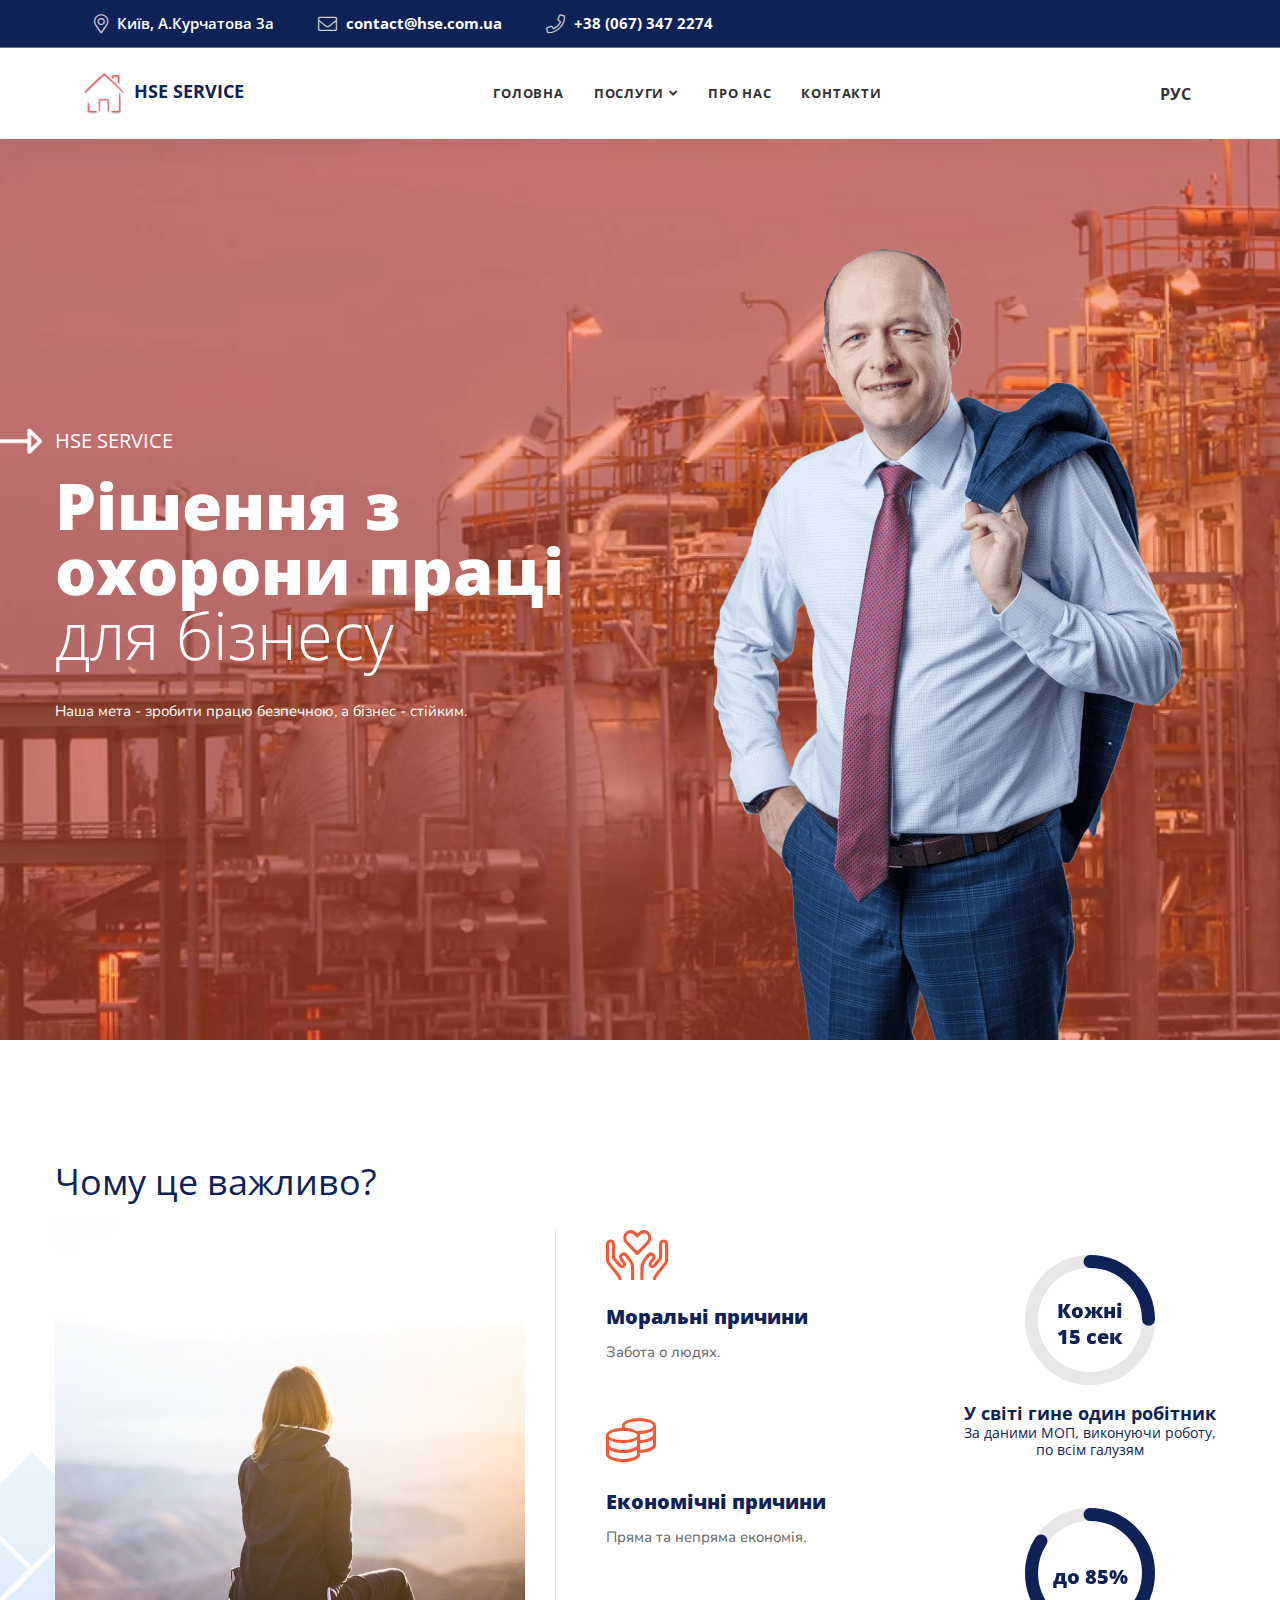
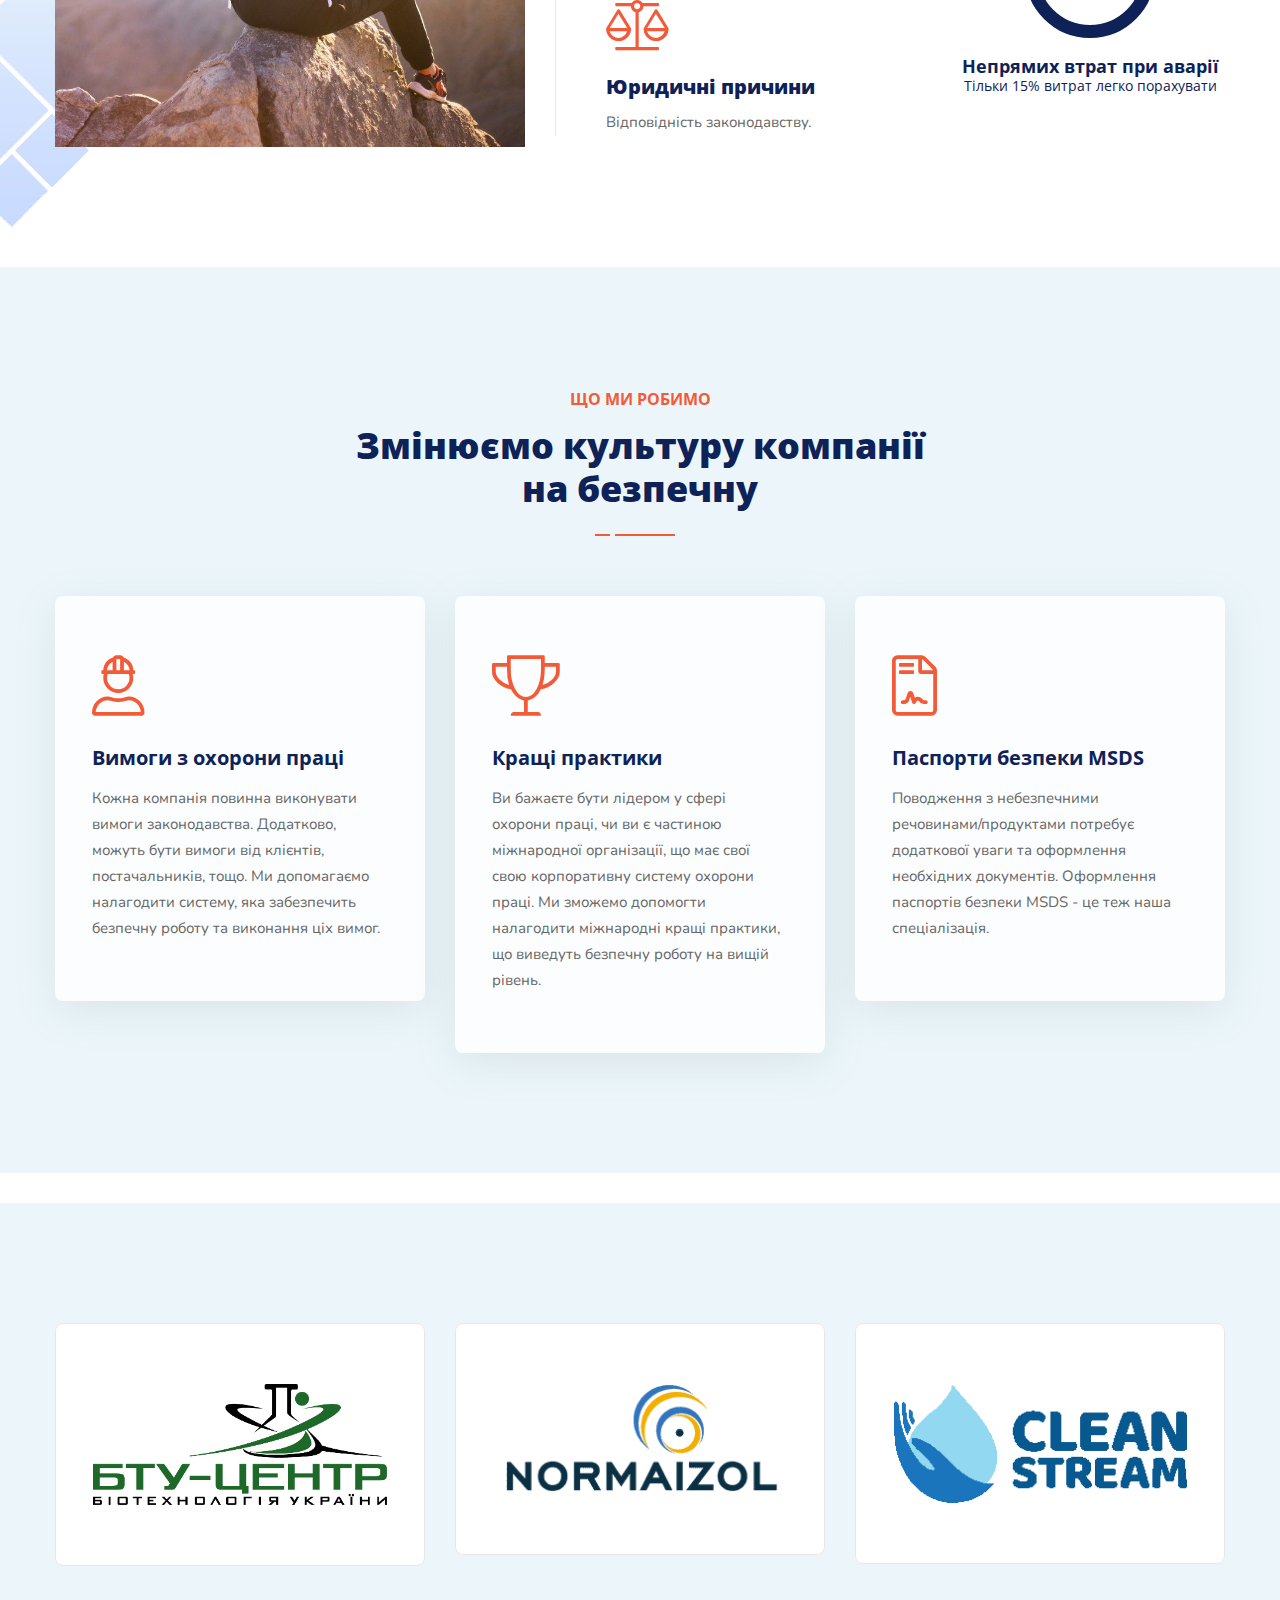
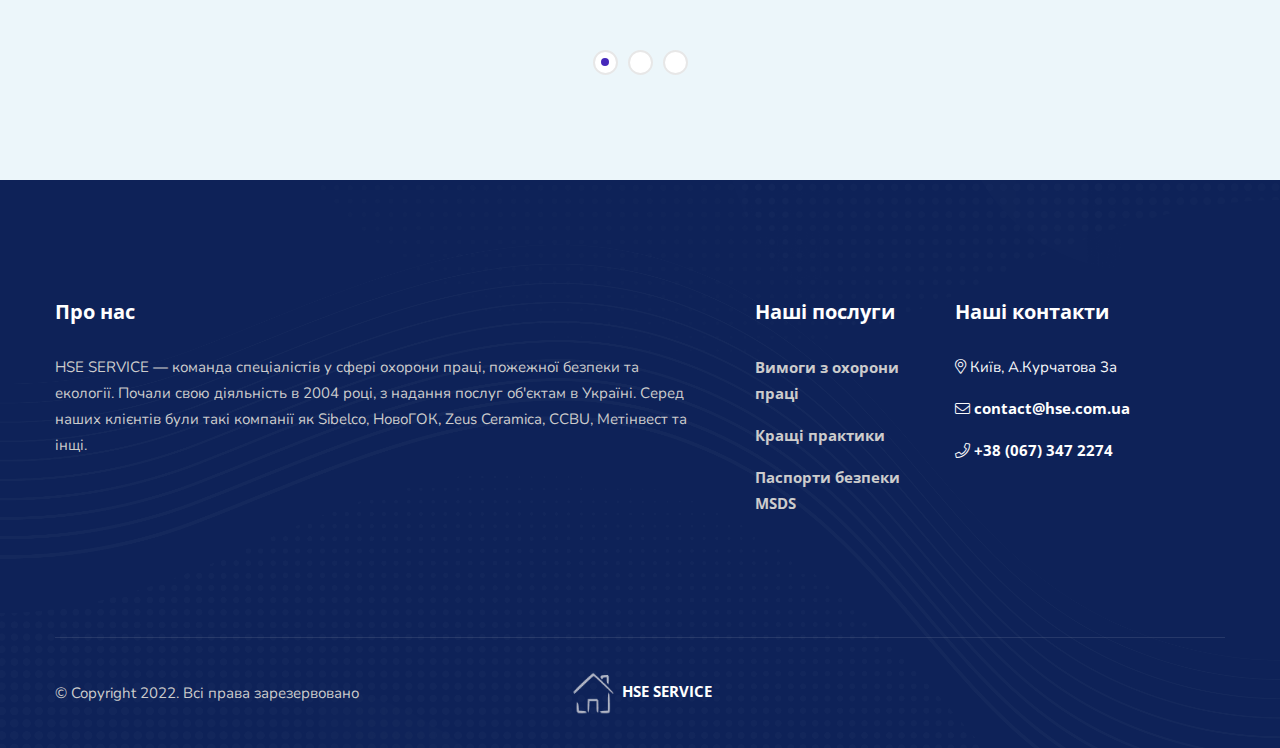
==== commit 389d20d8: "less empty lines" ====
--- a/index.html
+++ b/index.html
@@ -27,15 +27,7 @@
 <!--    <link rel="preload" href="style.css" as="style" onload="this.onload=null;this.rel='stylesheet'">-->
 <!--    <noscript><link rel="stylesheet" href="style.css"></noscript>-->
 
-
-
-
     <!-- ========== End Stylesheet ========== -->
-
-
-
-
-
 
 
 </head>
